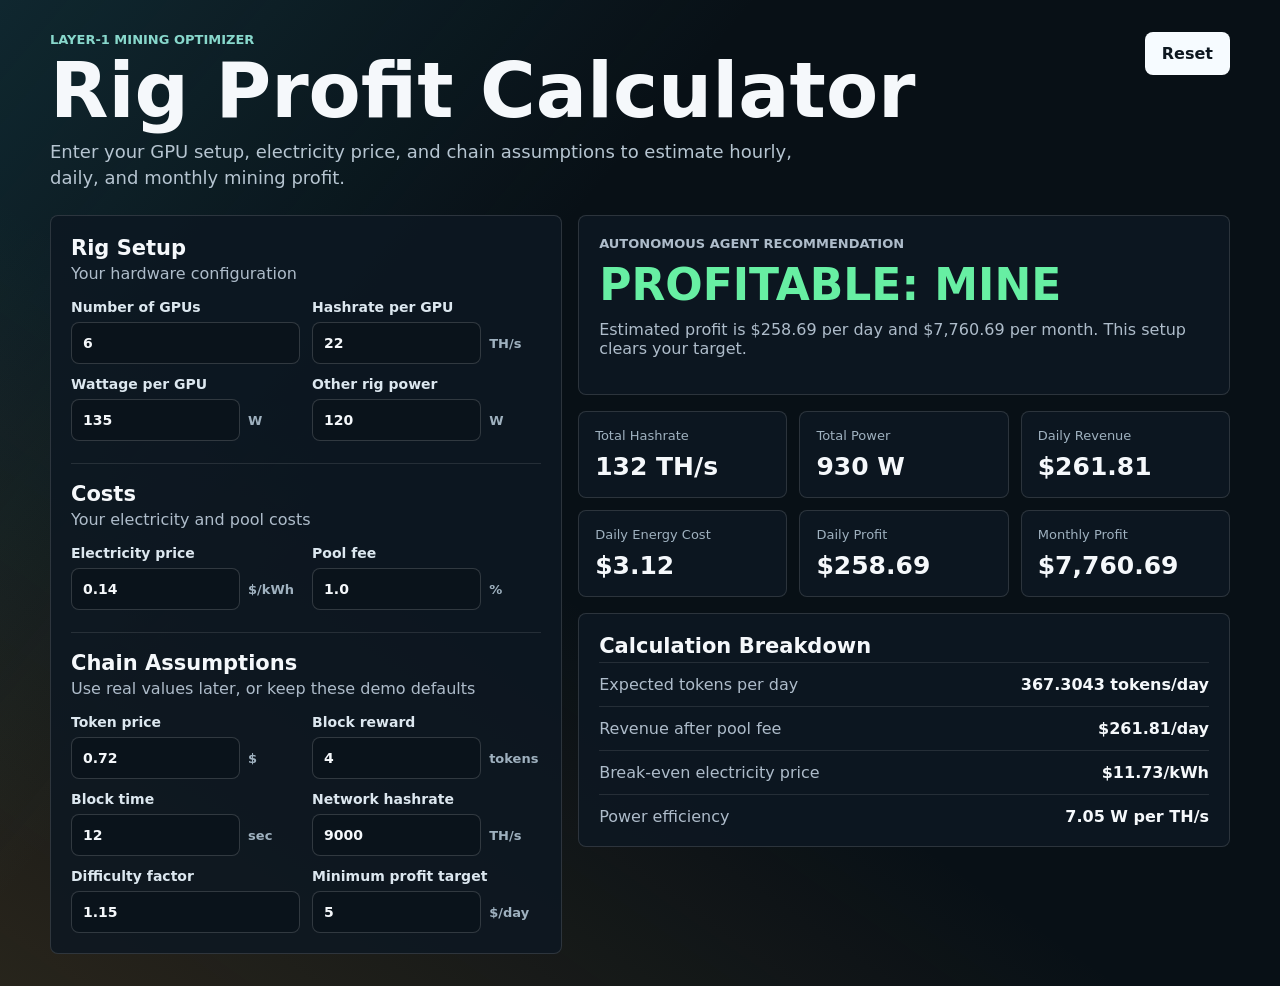
==== docs/index.html @ 76f6993f "Add custom mining rig calculator" ====
<!doctype html>
<html lang="en">
  <head>
    <meta charset="utf-8" />
    <meta name="viewport" content="width=device-width, initial-scale=1" />
    <title>L1 Mining Rig Profit Calculator</title>
    <link rel="stylesheet" href="styles.css" />
  </head>
  <body>
    <main class="shell">
      <header class="topbar">
        <div>
          <p class="eyebrow">Layer-1 Mining Optimizer</p>
          <h1>Rig Profit Calculator</h1>
          <p class="intro">Enter your GPU setup, electricity price, and chain assumptions to estimate hourly, daily, and monthly mining profit.</p>
        </div>
        <button id="resetButton" type="button">Reset</button>
      </header>

      <section class="workspace">
        <form class="panel form-panel" id="rigForm">
          <div class="section-title">
            <h2>Rig Setup</h2>
            <p>Your hardware configuration</p>
          </div>

          <div class="grid two">
            <label>
              Number of GPUs
              <input id="gpuCount" type="number" min="1" step="1" value="6" />
            </label>
            <label>
              Hashrate per GPU
              <div class="input-row">
                <input id="hashratePerGpu" type="number" min="0" step="0.1" value="22" />
                <span>TH/s</span>
              </div>
            </label>
            <label>
              Wattage per GPU
              <div class="input-row">
                <input id="wattsPerGpu" type="number" min="0" step="1" value="135" />
                <span>W</span>
              </div>
            </label>
            <label>
              Other rig power
              <div class="input-row">
                <input id="baseWatts" type="number" min="0" step="1" value="120" />
                <span>W</span>
              </div>
            </label>
          </div>

          <div class="section-title">
            <h2>Costs</h2>
            <p>Your electricity and pool costs</p>
          </div>

          <div class="grid two">
            <label>
              Electricity price
              <div class="input-row">
                <input id="electricityCost" type="number" min="0" step="0.001" value="0.14" />
                <span>$/kWh</span>
              </div>
            </label>
            <label>
              Pool fee
              <div class="input-row">
                <input id="poolFee" type="number" min="0" max="100" step="0.1" value="1.0" />
                <span>%</span>
              </div>
            </label>
          </div>

          <div class="section-title">
            <h2>Chain Assumptions</h2>
            <p>Use real values later, or keep these demo defaults</p>
          </div>

          <div class="grid two">
            <label>
              Token price
              <div class="input-row">
                <input id="tokenPrice" type="number" min="0" step="0.001" value="0.72" />
                <span>$</span>
              </div>
            </label>
            <label>
              Block reward
              <div class="input-row">
                <input id="blockReward" type="number" min="0" step="0.01" value="4" />
                <span>tokens</span>
              </div>
            </label>
            <label>
              Block time
              <div class="input-row">
                <input id="blockTime" type="number" min="1" step="1" value="12" />
                <span>sec</span>
              </div>
            </label>
            <label>
              Network hashrate
              <div class="input-row">
                <input id="networkHashrate" type="number" min="1" step="1" value="9000" />
                <span>TH/s</span>
              </div>
            </label>
            <label>
              Difficulty factor
              <input id="difficulty" type="number" min="0.1" step="0.01" value="1.15" />
            </label>
            <label>
              Minimum profit target
              <div class="input-row">
                <input id="minProfit" type="number" step="0.01" value="5" />
                <span>$/day</span>
              </div>
            </label>
          </div>
        </form>

        <section class="results">
          <div class="panel decision">
            <p class="label">Autonomous Agent Recommendation</p>
            <h2 id="agentAction">Calculating...</h2>
            <p id="agentReason">Waiting for your rig values.</p>
          </div>

          <div class="cards">
            <article>
              <span>Total Hashrate</span>
              <strong id="totalHashrate">0 TH/s</strong>
            </article>
            <article>
              <span>Total Power</span>
              <strong id="totalWatts">0 W</strong>
            </article>
            <article>
              <span>Daily Revenue</span>
              <strong id="dailyRevenue">$0.00</strong>
            </article>
            <article>
              <span>Daily Energy Cost</span>
              <strong id="dailyEnergy">$0.00</strong>
            </article>
            <article>
              <span>Daily Profit</span>
              <strong id="dailyProfit">$0.00</strong>
            </article>
            <article>
              <span>Monthly Profit</span>
              <strong id="monthlyProfit">$0.00</strong>
            </article>
          </div>

          <div class="panel breakdown">
            <h2>Calculation Breakdown</h2>
            <dl>
              <div>
                <dt>Expected tokens per day</dt>
                <dd id="tokensPerDay">0</dd>
              </div>
              <div>
                <dt>Revenue after pool fee</dt>
                <dd id="revenueAfterFee">$0.00/day</dd>
              </div>
              <div>
                <dt>Break-even electricity price</dt>
                <dd id="breakEvenPower">$0.00/kWh</dd>
              </div>
              <div>
                <dt>Power efficiency</dt>
                <dd id="efficiency">0 W per TH/s</dd>
              </div>
            </dl>
          </div>
        </section>
      </section>
    </main>

    <script src="app.js"></script>
  </body>
</html>
---- docs/styles.css ----
:root {
  color-scheme: dark;
  font-family: Inter, ui-sans-serif, system-ui, -apple-system, BlinkMacSystemFont, "Segoe UI", sans-serif;
  background: #081016;
  color: #f5f8fb;
}

* {
  box-sizing: border-box;
}

body {
  margin: 0;
  min-height: 100vh;
  background:
    linear-gradient(130deg, rgba(40, 113, 126, 0.24), transparent 36%),
    linear-gradient(35deg, rgba(167, 118, 48, 0.2), transparent 42%),
    #081016;
}

button,
input {
  font: inherit;
}

button {
  border: 1px solid rgba(255, 255, 255, 0.16);
  border-radius: 8px;
  background: #f6fbff;
  color: #0d1720;
  cursor: pointer;
  font-weight: 800;
  padding: 11px 16px;
}

.shell {
  width: min(1180px, calc(100% - 32px));
  margin: 0 auto;
  padding: 32px 0;
}

.topbar {
  align-items: flex-start;
  display: flex;
  justify-content: space-between;
  gap: 20px;
  margin-bottom: 24px;
}

.eyebrow,
.label {
  color: #88d8cc;
  font-size: 13px;
  font-weight: 900;
  letter-spacing: 0;
  margin: 0 0 8px;
  text-transform: uppercase;
}

h1,
h2,
h3,
p {
  margin-top: 0;
}

h1 {
  font-size: clamp(36px, 7vw, 76px);
  line-height: 0.95;
  margin-bottom: 12px;
}

.intro {
  color: #b6c5d1;
  font-size: 18px;
  line-height: 1.45;
  max-width: 760px;
  margin-bottom: 0;
}

.workspace {
  display: grid;
  grid-template-columns: minmax(320px, 0.88fr) minmax(360px, 1.12fr);
  gap: 16px;
  align-items: start;
}

.panel,
.cards article {
  background: rgba(13, 24, 34, 0.86);
  border: 1px solid rgba(255, 255, 255, 0.13);
  border-radius: 8px;
}

.form-panel,
.decision,
.breakdown {
  padding: 20px;
}

.section-title {
  border-top: 1px solid rgba(255, 255, 255, 0.1);
  margin-top: 22px;
  padding-top: 18px;
}

.section-title:first-child {
  border-top: 0;
  margin-top: 0;
  padding-top: 0;
}

.section-title h2,
.breakdown h2 {
  font-size: 21px;
  margin-bottom: 4px;
}

.section-title p,
.breakdown dt,
.decision p {
  color: #aebcca;
}

.grid {
  display: grid;
  gap: 12px;
}

.two {
  grid-template-columns: repeat(2, minmax(0, 1fr));
}

label {
  color: #dce7ef;
  display: grid;
  gap: 7px;
  font-size: 14px;
  font-weight: 800;
}

input {
  width: 100%;
  border: 1px solid rgba(255, 255, 255, 0.16);
  border-radius: 8px;
  background: #0a131b;
  color: #f5f8fb;
  min-height: 42px;
  padding: 10px 11px;
}

.input-row {
  align-items: center;
  display: grid;
  grid-template-columns: 1fr auto;
  gap: 8px;
}

.input-row span {
  color: #9fb1bf;
  font-size: 13px;
  min-width: 52px;
}

.results {
  display: grid;
  gap: 16px;
}

.decision h2 {
  font-size: clamp(28px, 4vw, 44px);
  margin-bottom: 10px;
}

.cards {
  display: grid;
  grid-template-columns: repeat(3, minmax(0, 1fr));
  gap: 12px;
}

.cards article {
  padding: 16px;
}

.cards span {
  color: #9fb1bf;
  display: block;
  font-size: 13px;
  margin-bottom: 9px;
}

.cards strong {
  display: block;
  font-size: 25px;
}

dl {
  display: grid;
  gap: 12px;
  margin: 0;
}

dl div {
  align-items: center;
  border-top: 1px solid rgba(255, 255, 255, 0.1);
  display: flex;
  justify-content: space-between;
  gap: 14px;
  padding-top: 12px;
}

dt,
dd {
  margin: 0;
}

dd {
  color: #f5f8fb;
  font-weight: 900;
  text-align: right;
}

.danger {
  color: #ff8d8d;
}

.warn {
  color: #ffd173;
}

.good {
  color: #67efa3;
}

@media (max-width: 940px) {
  .workspace,
  .cards,
  .two {
    grid-template-columns: 1fr;
  }

  .topbar {
    flex-direction: column;
  }
}
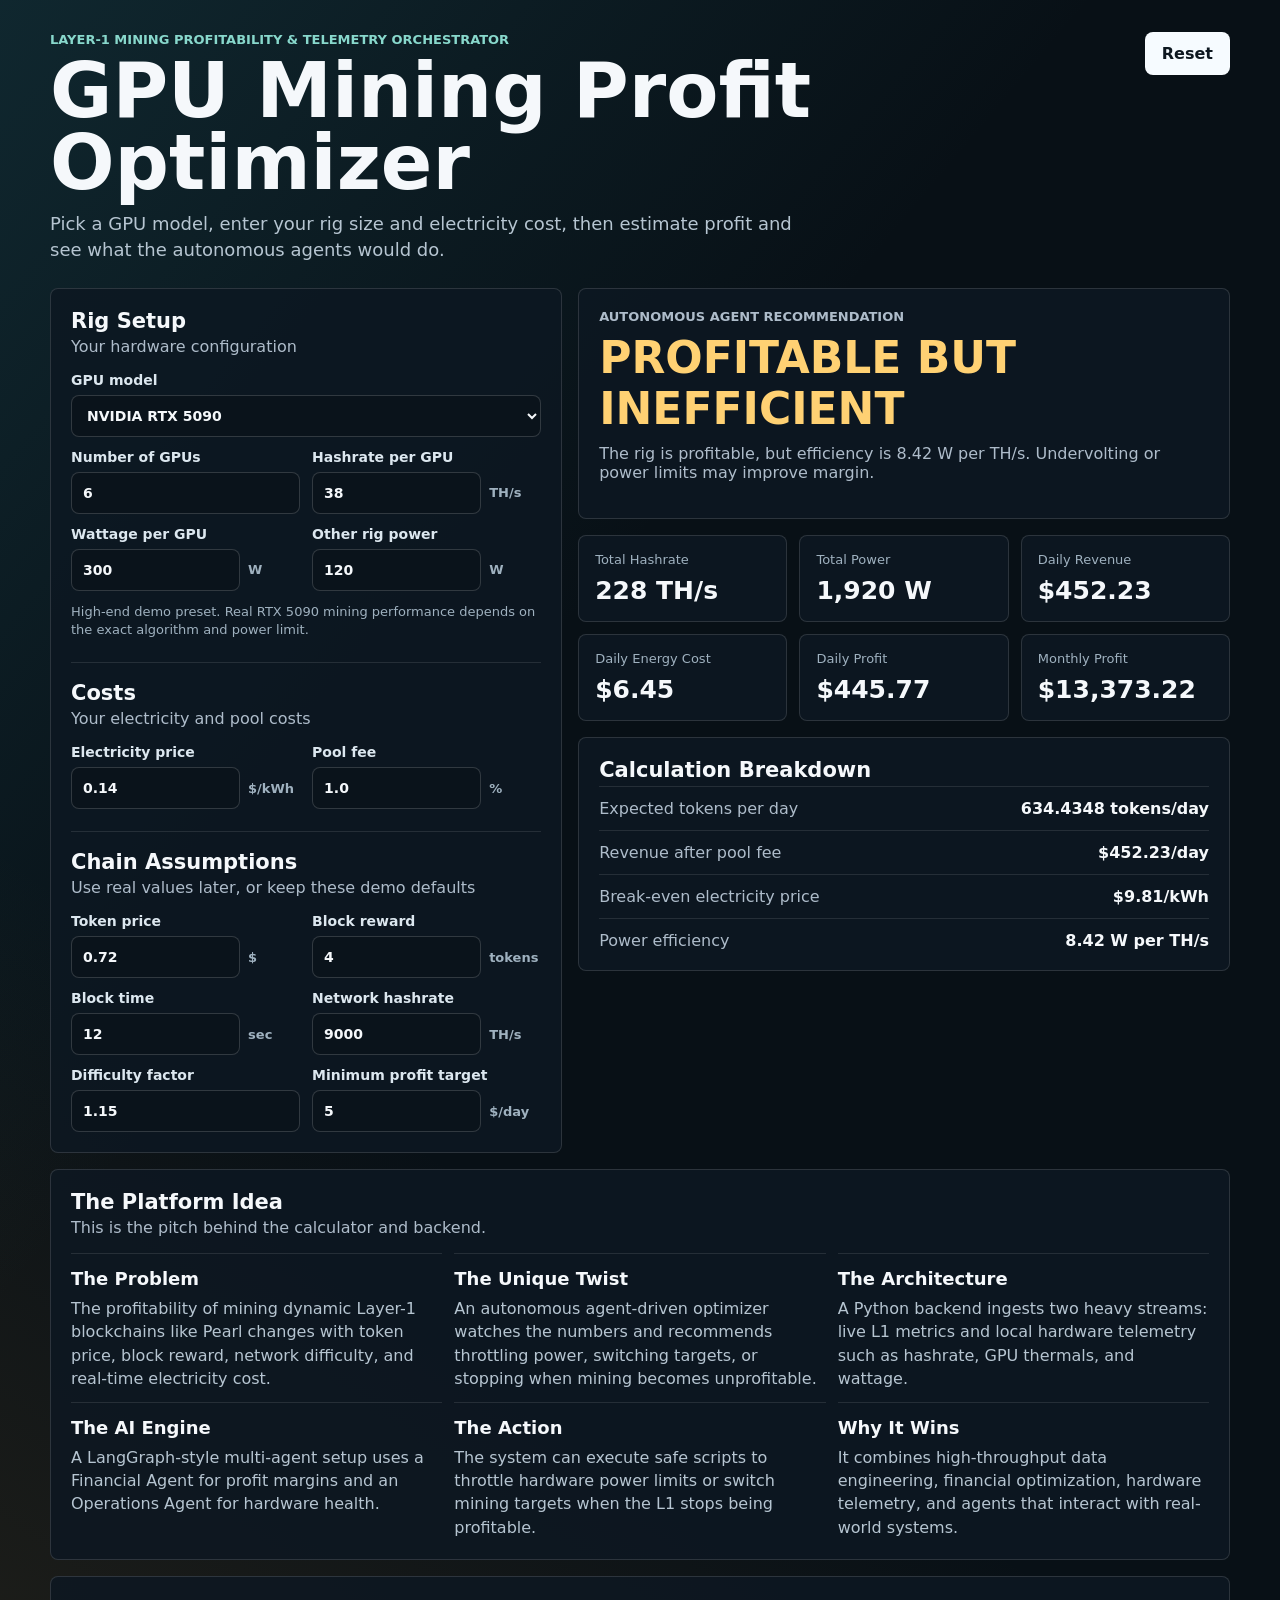
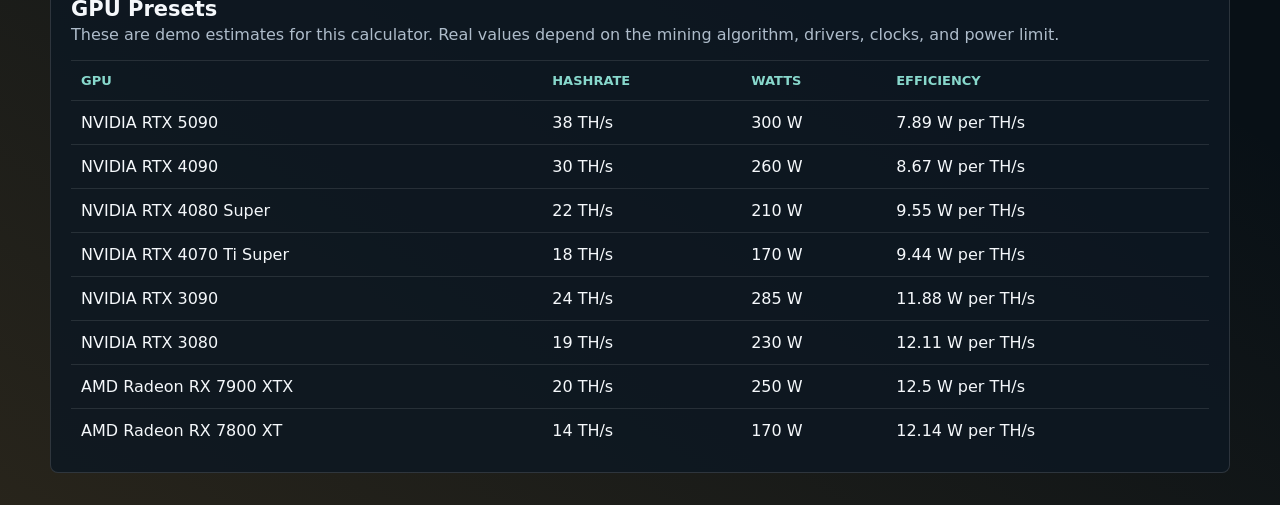
==== commit 85a3cd07: "Add GPU presets and orchestrator story" ====
--- a/docs/index.html
+++ b/docs/index.html
@@ -3,16 +3,16 @@
   <head>
     <meta charset="utf-8" />
     <meta name="viewport" content="width=device-width, initial-scale=1" />
-    <title>L1 Mining Rig Profit Calculator</title>
+    <title>L1 Mining Profitability Orchestrator</title>
     <link rel="stylesheet" href="styles.css" />
   </head>
   <body>
     <main class="shell">
       <header class="topbar">
         <div>
-          <p class="eyebrow">Layer-1 Mining Optimizer</p>
-          <h1>Rig Profit Calculator</h1>
-          <p class="intro">Enter your GPU setup, electricity price, and chain assumptions to estimate hourly, daily, and monthly mining profit.</p>
+          <p class="eyebrow">Layer-1 Mining Profitability & Telemetry Orchestrator</p>
+          <h1>GPU Mining Profit Optimizer</h1>
+          <p class="intro">Pick a GPU model, enter your rig size and electricity cost, then estimate profit and see what the autonomous agents would do.</p>
         </div>
         <button id="resetButton" type="button">Reset</button>
       </header>
@@ -25,6 +25,20 @@
           </div>
 
           <div class="grid two">
+            <label class="wide">
+              GPU model
+              <select id="gpuModel">
+                <option value="rtx5090">NVIDIA RTX 5090</option>
+                <option value="rtx4090">NVIDIA RTX 4090</option>
+                <option value="rtx4080super">NVIDIA RTX 4080 Super</option>
+                <option value="rtx4070tisuper">NVIDIA RTX 4070 Ti Super</option>
+                <option value="rtx3090">NVIDIA RTX 3090</option>
+                <option value="rtx3080">NVIDIA RTX 3080</option>
+                <option value="rx7900xtx">AMD Radeon RX 7900 XTX</option>
+                <option value="rx7800xt">AMD Radeon RX 7800 XT</option>
+                <option value="custom">Custom GPU</option>
+              </select>
+            </label>
             <label>
               Number of GPUs
               <input id="gpuCount" type="number" min="1" step="1" value="6" />
@@ -32,14 +46,14 @@
             <label>
               Hashrate per GPU
               <div class="input-row">
-                <input id="hashratePerGpu" type="number" min="0" step="0.1" value="22" />
+                <input id="hashratePerGpu" type="number" min="0" step="0.1" value="38" />
                 <span>TH/s</span>
               </div>
             </label>
             <label>
               Wattage per GPU
               <div class="input-row">
-                <input id="wattsPerGpu" type="number" min="0" step="1" value="135" />
+                <input id="wattsPerGpu" type="number" min="0" step="1" value="300" />
                 <span>W</span>
               </div>
             </label>
@@ -51,6 +65,7 @@
               </div>
             </label>
           </div>
+          <p class="note" id="gpuNote">Demo estimate for RTX 5090. Edit hashrate and wattage if your real rig is different.</p>
 
           <div class="section-title">
             <h2>Costs</h2>
@@ -179,6 +194,59 @@
           </div>
         </section>
       </section>
+
+      <section class="panel story">
+        <div class="section-title">
+          <h2>The Platform Idea</h2>
+          <p>This is the pitch behind the calculator and backend.</p>
+        </div>
+        <div class="story-grid">
+          <article>
+            <h3>The Problem</h3>
+            <p>The profitability of mining dynamic Layer-1 blockchains like Pearl changes with token price, block reward, network difficulty, and real-time electricity cost.</p>
+          </article>
+          <article>
+            <h3>The Unique Twist</h3>
+            <p>An autonomous agent-driven optimizer watches the numbers and recommends throttling power, switching targets, or stopping when mining becomes unprofitable.</p>
+          </article>
+          <article>
+            <h3>The Architecture</h3>
+            <p>A Python backend ingests two heavy streams: live L1 metrics and local hardware telemetry such as hashrate, GPU thermals, and wattage.</p>
+          </article>
+          <article>
+            <h3>The AI Engine</h3>
+            <p>A LangGraph-style multi-agent setup uses a Financial Agent for profit margins and an Operations Agent for hardware health.</p>
+          </article>
+          <article>
+            <h3>The Action</h3>
+            <p>The system can execute safe scripts to throttle hardware power limits or switch mining targets when the L1 stops being profitable.</p>
+          </article>
+          <article>
+            <h3>Why It Wins</h3>
+            <p>It combines high-throughput data engineering, financial optimization, hardware telemetry, and agents that interact with real-world systems.</p>
+          </article>
+        </div>
+      </section>
+
+      <section class="panel gpu-table-panel">
+        <div class="section-title">
+          <h2>GPU Presets</h2>
+          <p>These are demo estimates for this calculator. Real values depend on the mining algorithm, drivers, clocks, and power limit.</p>
+        </div>
+        <div class="table-wrap">
+          <table>
+            <thead>
+              <tr>
+                <th>GPU</th>
+                <th>Hashrate</th>
+                <th>Watts</th>
+                <th>Efficiency</th>
+              </tr>
+            </thead>
+            <tbody id="gpuTable"></tbody>
+          </table>
+        </div>
+      </section>
     </main>
 
     <script src="app.js"></script>
--- a/docs/styles.css
+++ b/docs/styles.css
@@ -19,7 +19,8 @@
 }
 
 button,
-input {
+input,
+select {
   font: inherit;
 }
 
@@ -149,6 +150,16 @@
   padding: 10px 11px;
 }
 
+select {
+  width: 100%;
+  border: 1px solid rgba(255, 255, 255, 0.16);
+  border-radius: 8px;
+  background: #0a131b;
+  color: #f5f8fb;
+  min-height: 42px;
+  padding: 10px 11px;
+}
+
 .input-row {
   align-items: center;
   display: grid;
@@ -160,6 +171,17 @@
   color: #9fb1bf;
   font-size: 13px;
   min-width: 52px;
+}
+
+.wide {
+  grid-column: 1 / -1;
+}
+
+.note {
+  color: #9fb1bf;
+  font-size: 13px;
+  line-height: 1.45;
+  margin: 12px 0 0;
 }
 
 .results {
@@ -232,10 +254,70 @@
   color: #67efa3;
 }
 
+.story,
+.gpu-table-panel {
+  margin-top: 16px;
+  padding: 20px;
+}
+
+.story-grid {
+  display: grid;
+  grid-template-columns: repeat(3, minmax(0, 1fr));
+  gap: 12px;
+}
+
+.story-grid article {
+  border-top: 1px solid rgba(255, 255, 255, 0.1);
+  padding-top: 14px;
+}
+
+.story-grid h3 {
+  font-size: 18px;
+  margin-bottom: 8px;
+}
+
+.story-grid p {
+  color: #b6c5d1;
+  line-height: 1.45;
+  margin-bottom: 0;
+}
+
+.table-wrap {
+  overflow-x: auto;
+}
+
+table {
+  border-collapse: collapse;
+  width: 100%;
+}
+
+th,
+td {
+  border-top: 1px solid rgba(255, 255, 255, 0.1);
+  padding: 12px 10px;
+  text-align: left;
+  white-space: nowrap;
+}
+
+th {
+  color: #88d8cc;
+  font-size: 13px;
+  text-transform: uppercase;
+}
+
+tbody tr {
+  cursor: pointer;
+}
+
+tbody tr:hover {
+  background: rgba(255, 255, 255, 0.06);
+}
+
 @media (max-width: 940px) {
   .workspace,
   .cards,
-  .two {
+  .two,
+  .story-grid {
     grid-template-columns: 1fr;
   }
 
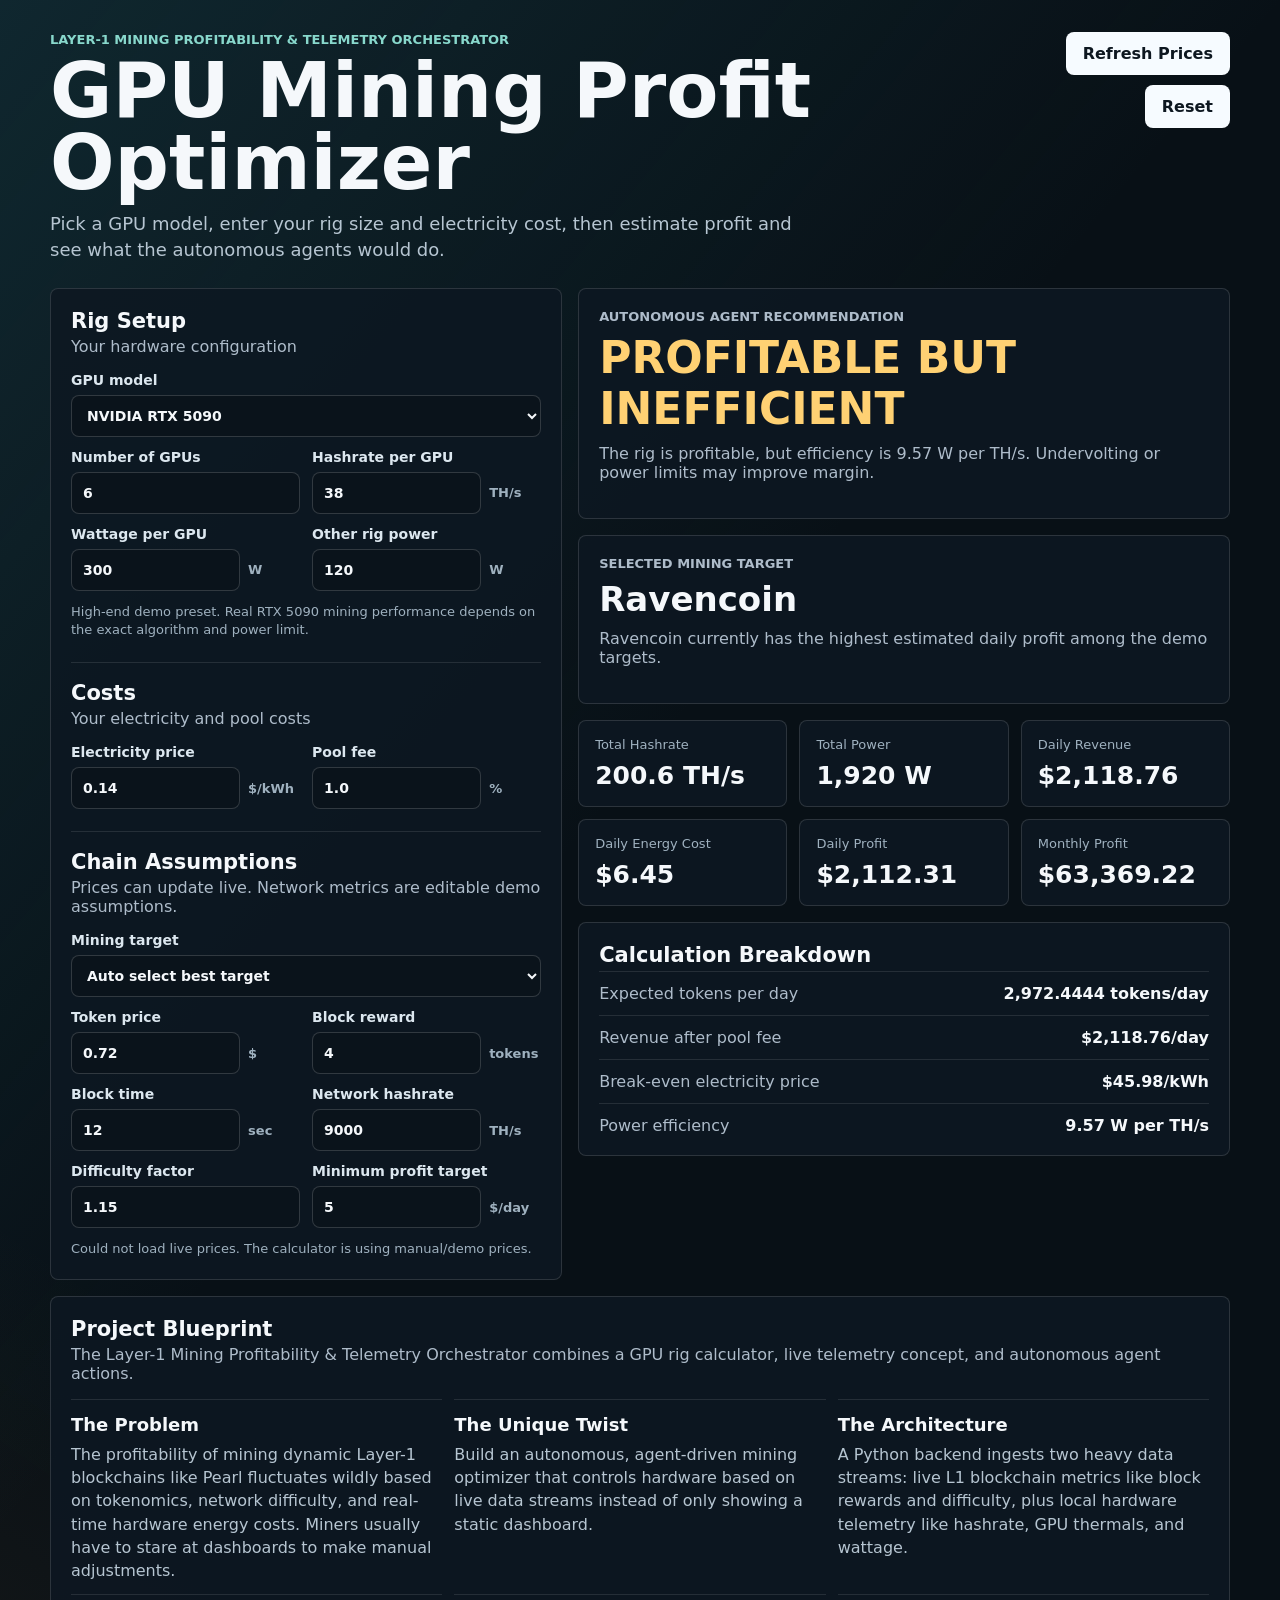
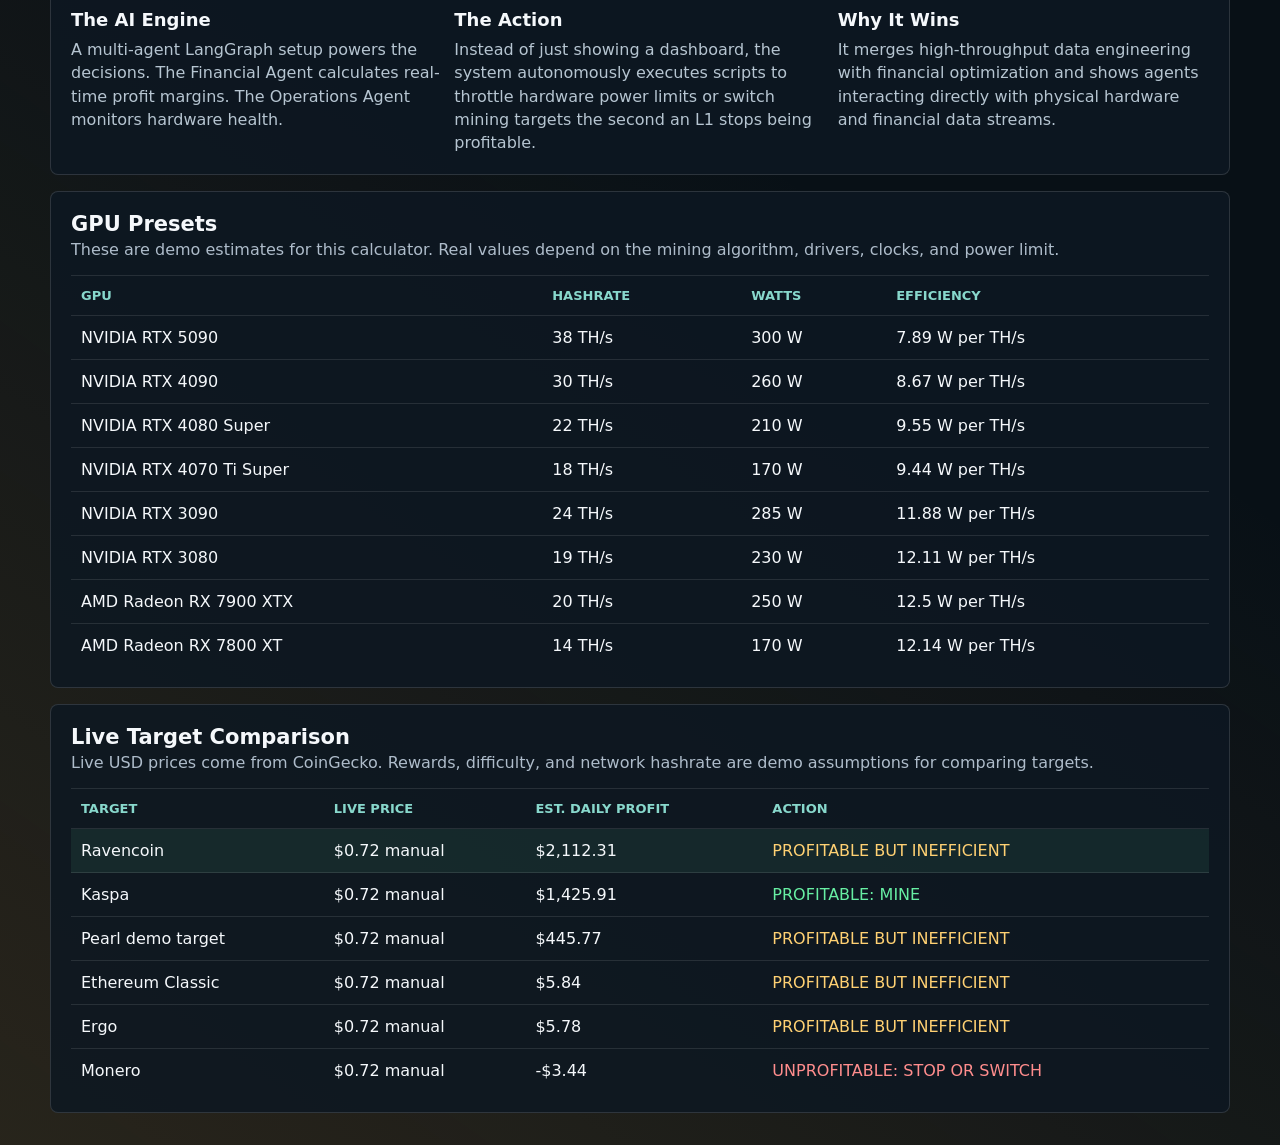
==== commit be4ffba0: "Add live crypto prices and auto mining target selection" ====
--- a/docs/index.html
+++ b/docs/index.html
@@ -14,7 +14,10 @@
           <h1>GPU Mining Profit Optimizer</h1>
           <p class="intro">Pick a GPU model, enter your rig size and electricity cost, then estimate profit and see what the autonomous agents would do.</p>
         </div>
-        <button id="resetButton" type="button">Reset</button>
+        <div class="header-actions">
+          <button id="refreshPricesButton" type="button">Refresh Prices</button>
+          <button id="resetButton" type="button">Reset</button>
+        </div>
       </header>
 
       <section class="workspace">
@@ -91,10 +94,23 @@
 
           <div class="section-title">
             <h2>Chain Assumptions</h2>
-            <p>Use real values later, or keep these demo defaults</p>
+            <p>Prices can update live. Network metrics are editable demo assumptions.</p>
           </div>
 
           <div class="grid two">
+            <label class="wide">
+              Mining target
+              <select id="miningTarget">
+                <option value="auto">Auto select best target</option>
+                <option value="kaspa">Kaspa</option>
+                <option value="ravencoin">Ravencoin</option>
+                <option value="ergo">Ergo</option>
+                <option value="monero">Monero</option>
+                <option value="ethereumClassic">Ethereum Classic</option>
+                <option value="pearl">Pearl demo target</option>
+                <option value="custom">Custom target</option>
+              </select>
+            </label>
             <label>
               Token price
               <div class="input-row">
@@ -135,6 +151,7 @@
               </div>
             </label>
           </div>
+          <p class="note" id="priceStatus">Live prices load from CoinGecko when available. Custom/Pearl can use manual price.</p>
         </form>
 
         <section class="results">
@@ -143,6 +160,11 @@
             <h2 id="agentAction">Calculating...</h2>
             <p id="agentReason">Waiting for your rig values.</p>
           </div>
+          <div class="panel decision target-panel">
+            <p class="label">Selected Mining Target</p>
+            <h2 id="selectedTarget">Auto</h2>
+            <p id="targetReason">Comparing live prices and estimated profitability.</p>
+          </div>
 
           <div class="cards">
             <article>
@@ -197,33 +219,33 @@
 
       <section class="panel story">
         <div class="section-title">
-          <h2>The Platform Idea</h2>
-          <p>This is the pitch behind the calculator and backend.</p>
+          <h2>Project Blueprint</h2>
+          <p>The Layer-1 Mining Profitability & Telemetry Orchestrator combines a GPU rig calculator, live telemetry concept, and autonomous agent actions.</p>
         </div>
         <div class="story-grid">
           <article>
             <h3>The Problem</h3>
-            <p>The profitability of mining dynamic Layer-1 blockchains like Pearl changes with token price, block reward, network difficulty, and real-time electricity cost.</p>
+            <p>The profitability of mining dynamic Layer-1 blockchains like Pearl fluctuates wildly based on tokenomics, network difficulty, and real-time hardware energy costs. Miners usually have to stare at dashboards to make manual adjustments.</p>
           </article>
           <article>
             <h3>The Unique Twist</h3>
-            <p>An autonomous agent-driven optimizer watches the numbers and recommends throttling power, switching targets, or stopping when mining becomes unprofitable.</p>
+            <p>Build an autonomous, agent-driven mining optimizer that controls hardware based on live data streams instead of only showing a static dashboard.</p>
           </article>
           <article>
             <h3>The Architecture</h3>
-            <p>A Python backend ingests two heavy streams: live L1 metrics and local hardware telemetry such as hashrate, GPU thermals, and wattage.</p>
+            <p>A Python backend ingests two heavy data streams: live L1 blockchain metrics like block rewards and difficulty, plus local hardware telemetry like hashrate, GPU thermals, and wattage.</p>
           </article>
           <article>
             <h3>The AI Engine</h3>
-            <p>A LangGraph-style multi-agent setup uses a Financial Agent for profit margins and an Operations Agent for hardware health.</p>
+            <p>A multi-agent LangGraph setup powers the decisions. The Financial Agent calculates real-time profit margins. The Operations Agent monitors hardware health.</p>
           </article>
           <article>
             <h3>The Action</h3>
-            <p>The system can execute safe scripts to throttle hardware power limits or switch mining targets when the L1 stops being profitable.</p>
+            <p>Instead of just showing a dashboard, the system autonomously executes scripts to throttle hardware power limits or switch mining targets the second an L1 stops being profitable.</p>
           </article>
           <article>
             <h3>Why It Wins</h3>
-            <p>It combines high-throughput data engineering, financial optimization, hardware telemetry, and agents that interact with real-world systems.</p>
+            <p>It merges high-throughput data engineering with financial optimization and shows agents interacting directly with physical hardware and financial data streams.</p>
           </article>
         </div>
       </section>
@@ -247,6 +269,26 @@
           </table>
         </div>
       </section>
+
+      <section class="panel target-table-panel">
+        <div class="section-title">
+          <h2>Live Target Comparison</h2>
+          <p>Live USD prices come from CoinGecko. Rewards, difficulty, and network hashrate are demo assumptions for comparing targets.</p>
+        </div>
+        <div class="table-wrap">
+          <table>
+            <thead>
+              <tr>
+                <th>Target</th>
+                <th>Live Price</th>
+                <th>Est. Daily Profit</th>
+                <th>Action</th>
+              </tr>
+            </thead>
+            <tbody id="targetTable"></tbody>
+          </table>
+        </div>
+      </section>
     </main>
 
     <script src="app.js"></script>
--- a/docs/styles.css
+++ b/docs/styles.css
@@ -48,6 +48,13 @@
   margin-bottom: 24px;
 }
 
+.header-actions {
+  display: flex;
+  gap: 10px;
+  flex-wrap: wrap;
+  justify-content: flex-end;
+}
+
 .eyebrow,
 .label {
   color: #88d8cc;
@@ -194,6 +201,10 @@
   margin-bottom: 10px;
 }
 
+.target-panel h2 {
+  font-size: clamp(24px, 3vw, 34px);
+}
+
 .cards {
   display: grid;
   grid-template-columns: repeat(3, minmax(0, 1fr));
@@ -255,7 +266,8 @@
 }
 
 .story,
-.gpu-table-panel {
+.gpu-table-panel,
+.target-table-panel {
   margin-top: 16px;
   padding: 20px;
 }
@@ -311,6 +323,10 @@
 
 tbody tr:hover {
   background: rgba(255, 255, 255, 0.06);
+}
+
+.selected-row {
+  background: rgba(103, 239, 163, 0.08);
 }
 
 @media (max-width: 940px) {
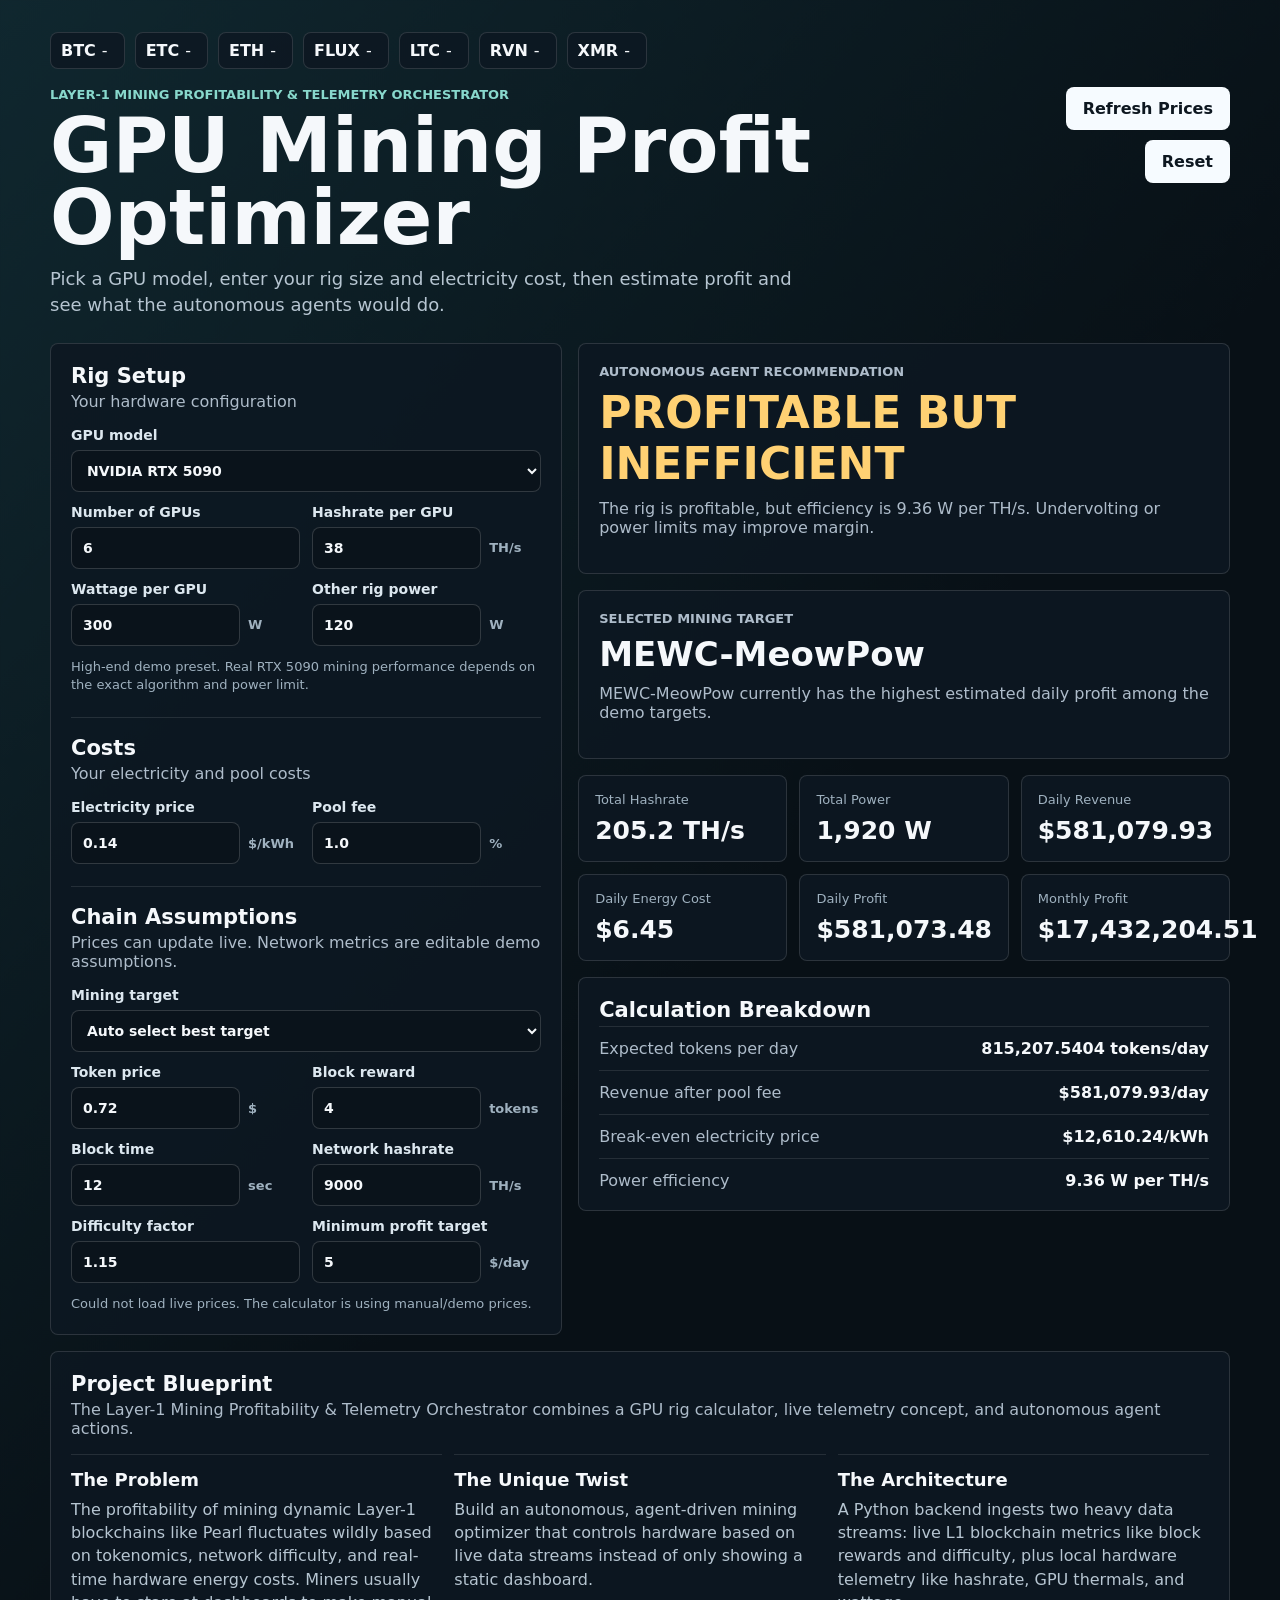
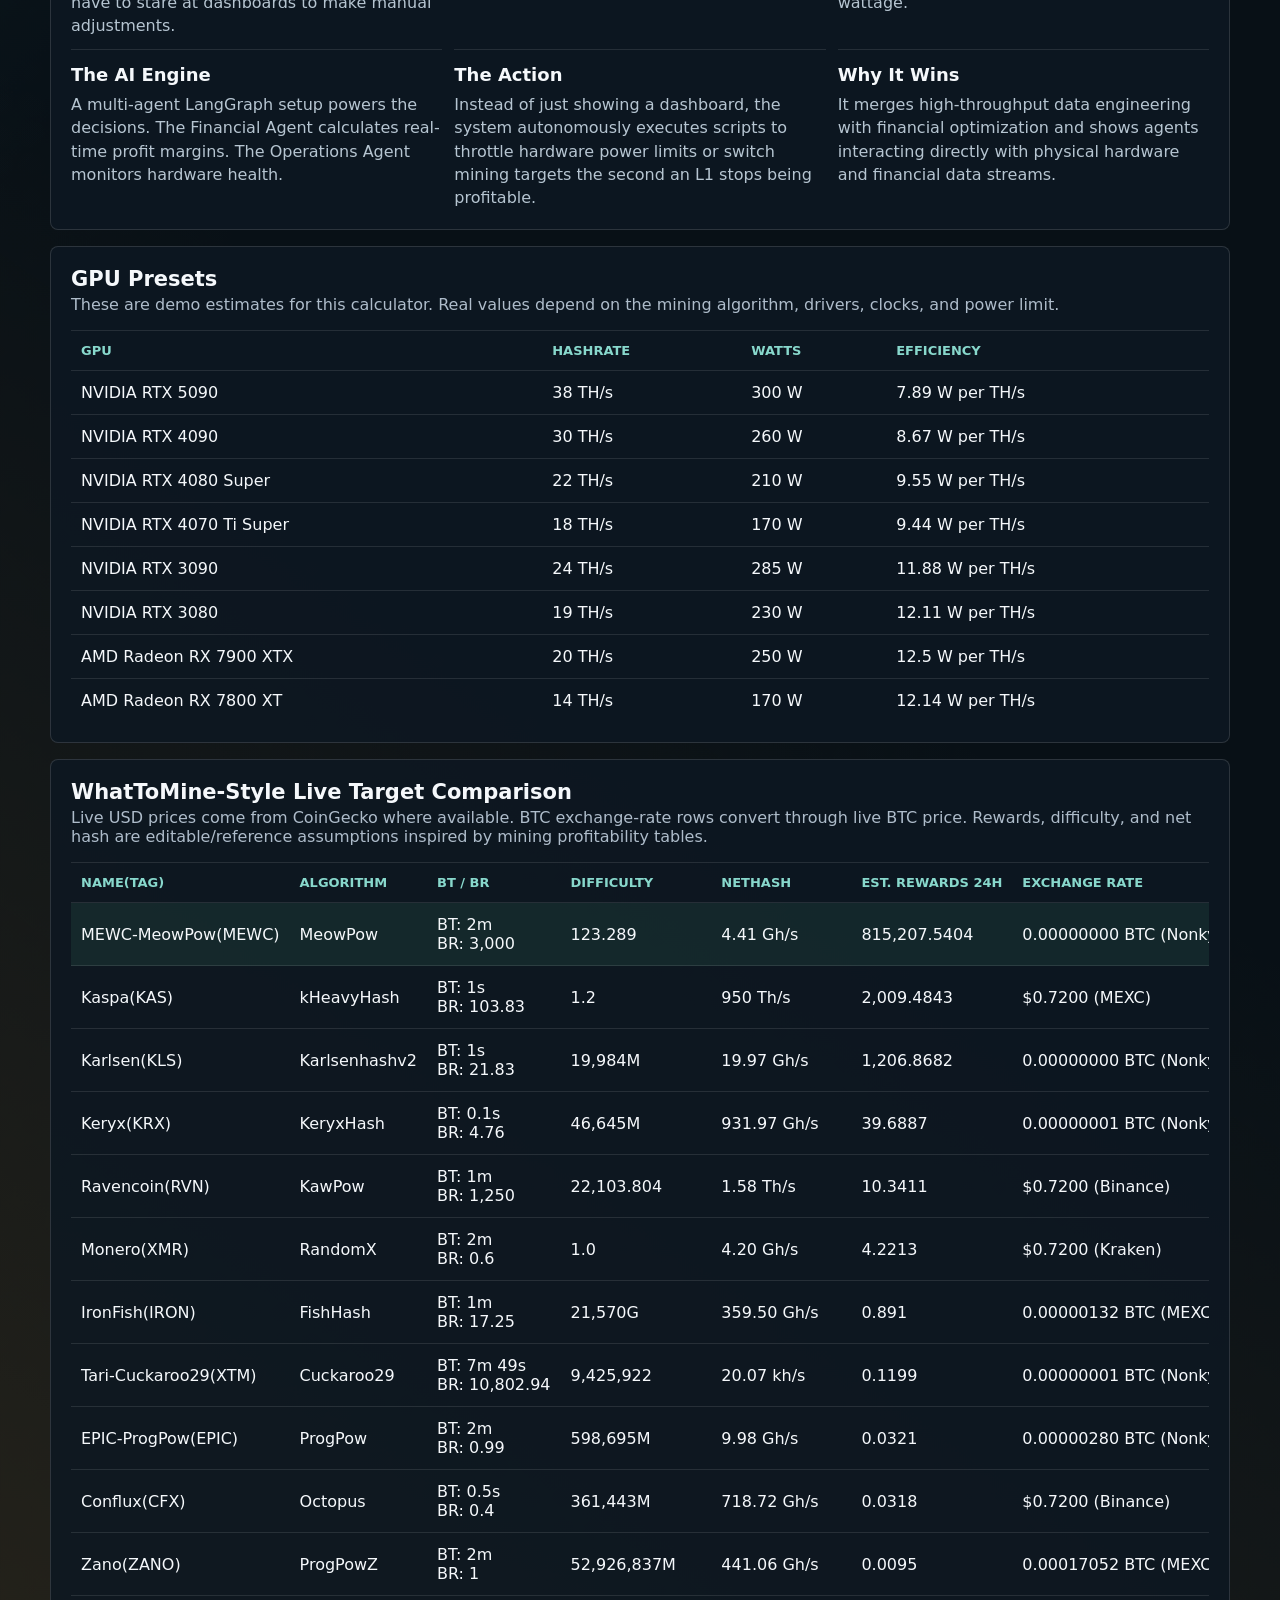
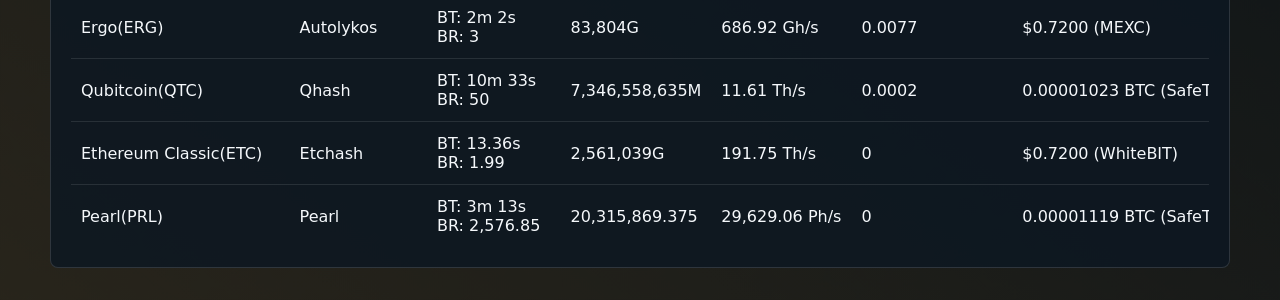
==== commit d5c2c841: "Add WhatToMine-style live profitability table" ====
--- a/docs/index.html
+++ b/docs/index.html
@@ -8,6 +8,10 @@
   </head>
   <body>
     <main class="shell">
+      <section class="ticker" id="tickerBar" aria-label="Live crypto prices">
+        <span>Loading live prices...</span>
+      </section>
+
       <header class="topbar">
         <div>
           <p class="eyebrow">Layer-1 Mining Profitability & Telemetry Orchestrator</p>
@@ -102,12 +106,21 @@
               Mining target
               <select id="miningTarget">
                 <option value="auto">Auto select best target</option>
+                <option value="keryx">Keryx</option>
+                <option value="pearl">Pearl</option>
+                <option value="qubitcoin">Qubitcoin</option>
+                <option value="zano">Zano</option>
+                <option value="tariCuckaroo">Tari-Cuckaroo29</option>
+                <option value="epicProgpow">EPIC-ProgPow</option>
+                <option value="mewc">MEWC-MeowPow</option>
+                <option value="karlsen">Karlsen</option>
                 <option value="kaspa">Kaspa</option>
                 <option value="ravencoin">Ravencoin</option>
                 <option value="ergo">Ergo</option>
+                <option value="conflux">Conflux</option>
+                <option value="ironfish">IronFish</option>
                 <option value="monero">Monero</option>
                 <option value="ethereumClassic">Ethereum Classic</option>
-                <option value="pearl">Pearl demo target</option>
                 <option value="custom">Custom target</option>
               </select>
             </label>
@@ -272,17 +285,24 @@
 
       <section class="panel target-table-panel">
         <div class="section-title">
-          <h2>Live Target Comparison</h2>
-          <p>Live USD prices come from CoinGecko. Rewards, difficulty, and network hashrate are demo assumptions for comparing targets.</p>
+          <h2>WhatToMine-Style Live Target Comparison</h2>
+          <p>Live USD prices come from CoinGecko where available. BTC exchange-rate rows convert through live BTC price. Rewards, difficulty, and net hash are editable/reference assumptions inspired by mining profitability tables.</p>
         </div>
         <div class="table-wrap">
           <table>
             <thead>
               <tr>
-                <th>Target</th>
-                <th>Live Price</th>
-                <th>Est. Daily Profit</th>
-                <th>Action</th>
+                <th>Name(Tag)</th>
+                <th>Algorithm</th>
+                <th>BT / BR</th>
+                <th>Difficulty</th>
+                <th>NetHash</th>
+                <th>Est. Rewards 24h</th>
+                <th>Exchange Rate</th>
+                <th>Rev. $</th>
+                <th>Profit</th>
+                <th>Profitability</th>
+                <th>Agent</th>
               </tr>
             </thead>
             <tbody id="targetTable"></tbody>
--- a/docs/styles.css
+++ b/docs/styles.css
@@ -40,6 +40,32 @@
   padding: 32px 0;
 }
 
+.ticker {
+  display: flex;
+  flex-wrap: wrap;
+  gap: 10px;
+  margin-bottom: 18px;
+}
+
+.ticker span {
+  align-items: baseline;
+  background: rgba(13, 24, 34, 0.86);
+  border: 1px solid rgba(255, 255, 255, 0.13);
+  border-radius: 8px;
+  display: inline-flex;
+  gap: 6px;
+  padding: 8px 10px;
+}
+
+.ticker strong {
+  color: #f5f8fb;
+}
+
+.ticker em {
+  font-style: normal;
+  font-weight: 800;
+}
+
 .topbar {
   align-items: flex-start;
   display: flex;
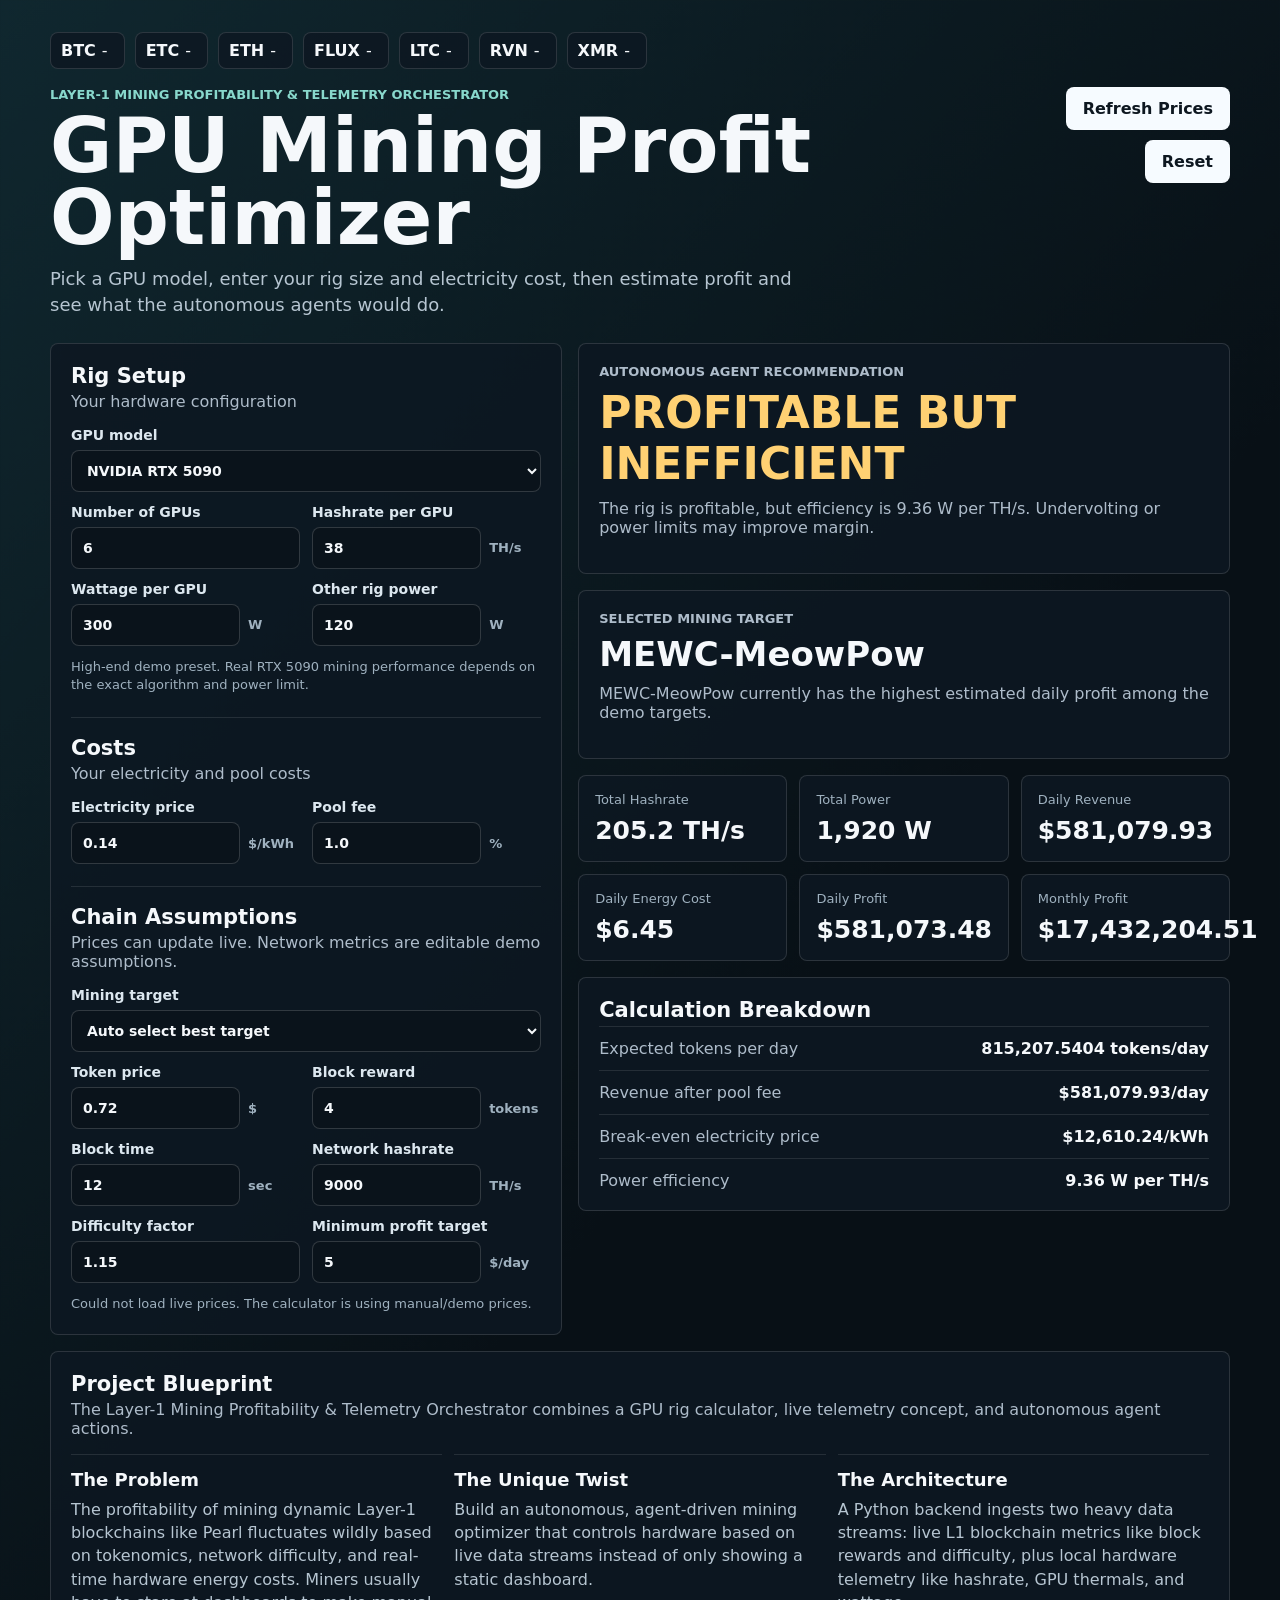
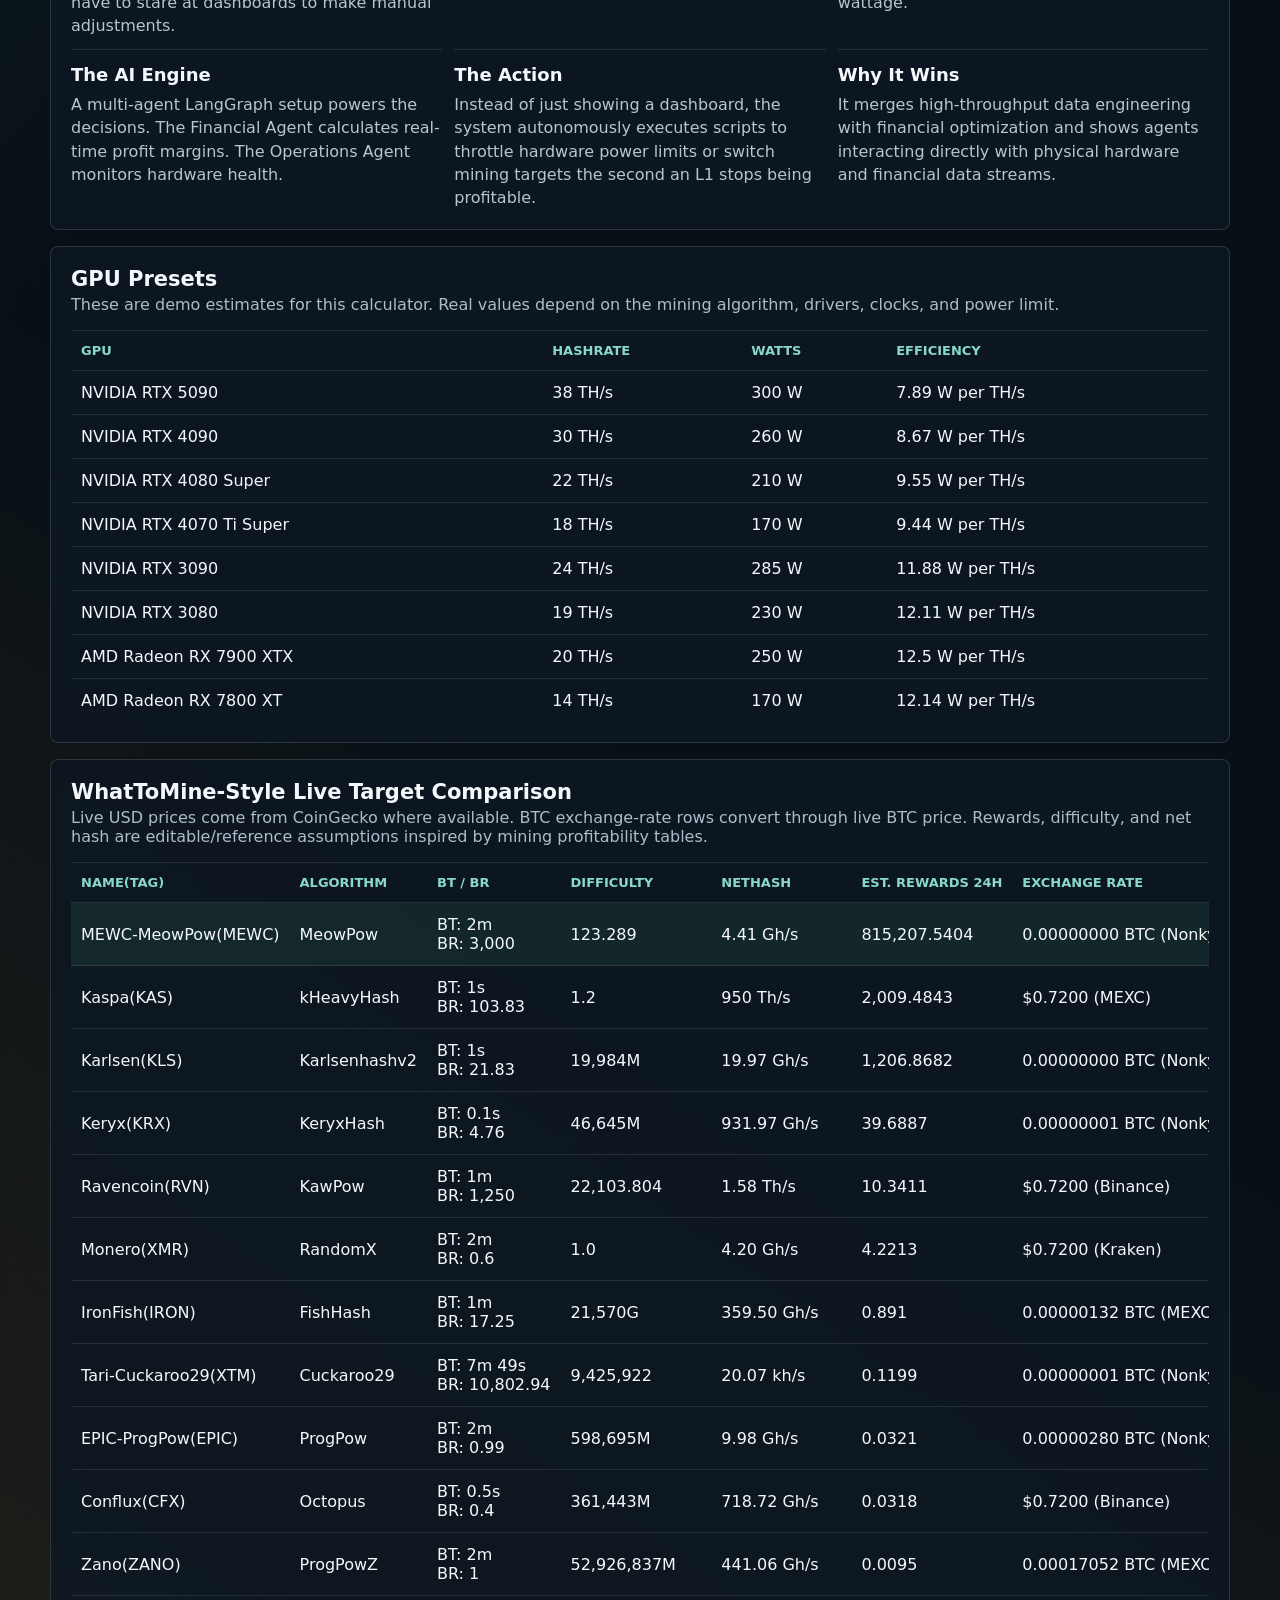
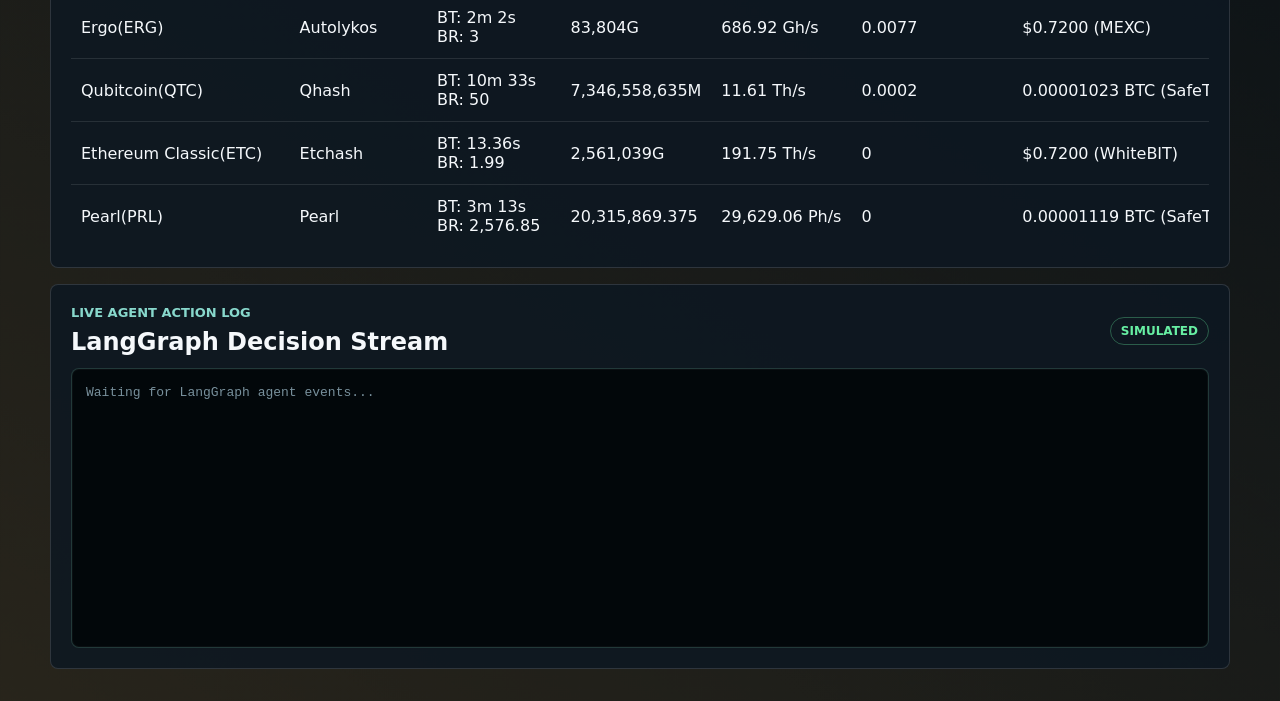
==== commit f2429006: "Add live ticker agent log and FastAPI LangGraph backend" ====
--- a/docs/index.html
+++ b/docs/index.html
@@ -309,6 +309,19 @@
           </table>
         </div>
       </section>
+
+      <section class="panel agent-console-panel">
+        <div class="console-header">
+          <div>
+            <p class="label">Live Agent Action Log</p>
+            <h2>LangGraph Decision Stream</h2>
+          </div>
+          <span class="console-status">SIMULATED</span>
+        </div>
+        <div class="agent-console" id="agentConsole" role="log" aria-live="polite">
+          <p class="console-line muted">Waiting for LangGraph agent events...</p>
+        </div>
+      </section>
     </main>
 
     <script src="app.js"></script>
--- a/docs/styles.css
+++ b/docs/styles.css
@@ -293,9 +293,82 @@
 
 .story,
 .gpu-table-panel,
-.target-table-panel {
+.target-table-panel,
+.agent-console-panel {
   margin-top: 16px;
   padding: 20px;
+}
+
+.console-header {
+  align-items: center;
+  display: flex;
+  justify-content: space-between;
+  gap: 16px;
+  margin-bottom: 12px;
+}
+
+.console-header h2 {
+  margin-bottom: 0;
+}
+
+.console-status {
+  border: 1px solid rgba(103, 239, 163, 0.32);
+  border-radius: 999px;
+  color: #67efa3;
+  font-size: 12px;
+  font-weight: 900;
+  padding: 6px 10px;
+}
+
+.agent-console {
+  background: #02070a;
+  border: 1px solid rgba(136, 216, 204, 0.24);
+  border-radius: 8px;
+  box-shadow: inset 0 0 0 1px rgba(255, 255, 255, 0.03);
+  color: #d8f8ef;
+  font-family: "Cascadia Code", "SFMono-Regular", Consolas, monospace;
+  font-size: 13px;
+  height: 280px;
+  line-height: 1.55;
+  overflow-y: auto;
+  padding: 14px;
+}
+
+.console-line {
+  margin: 0 0 7px;
+  white-space: normal;
+}
+
+.console-line.muted {
+  color: #78909c;
+}
+
+.console-time {
+  color: #78909c;
+}
+
+.agent-tag {
+  border-radius: 6px;
+  display: inline-block;
+  font-weight: 900;
+  margin: 0 6px;
+  padding: 1px 7px;
+}
+
+.agent-financial {
+  background: rgba(255, 209, 115, 0.14);
+  color: #ffd173;
+}
+
+.agent-operations {
+  background: rgba(136, 216, 204, 0.14);
+  color: #88d8cc;
+}
+
+.severity-critical {
+  color: #ff8d8d;
+  font-weight: 900;
+  text-shadow: 0 0 14px rgba(255, 141, 141, 0.25);
 }
 
 .story-grid {
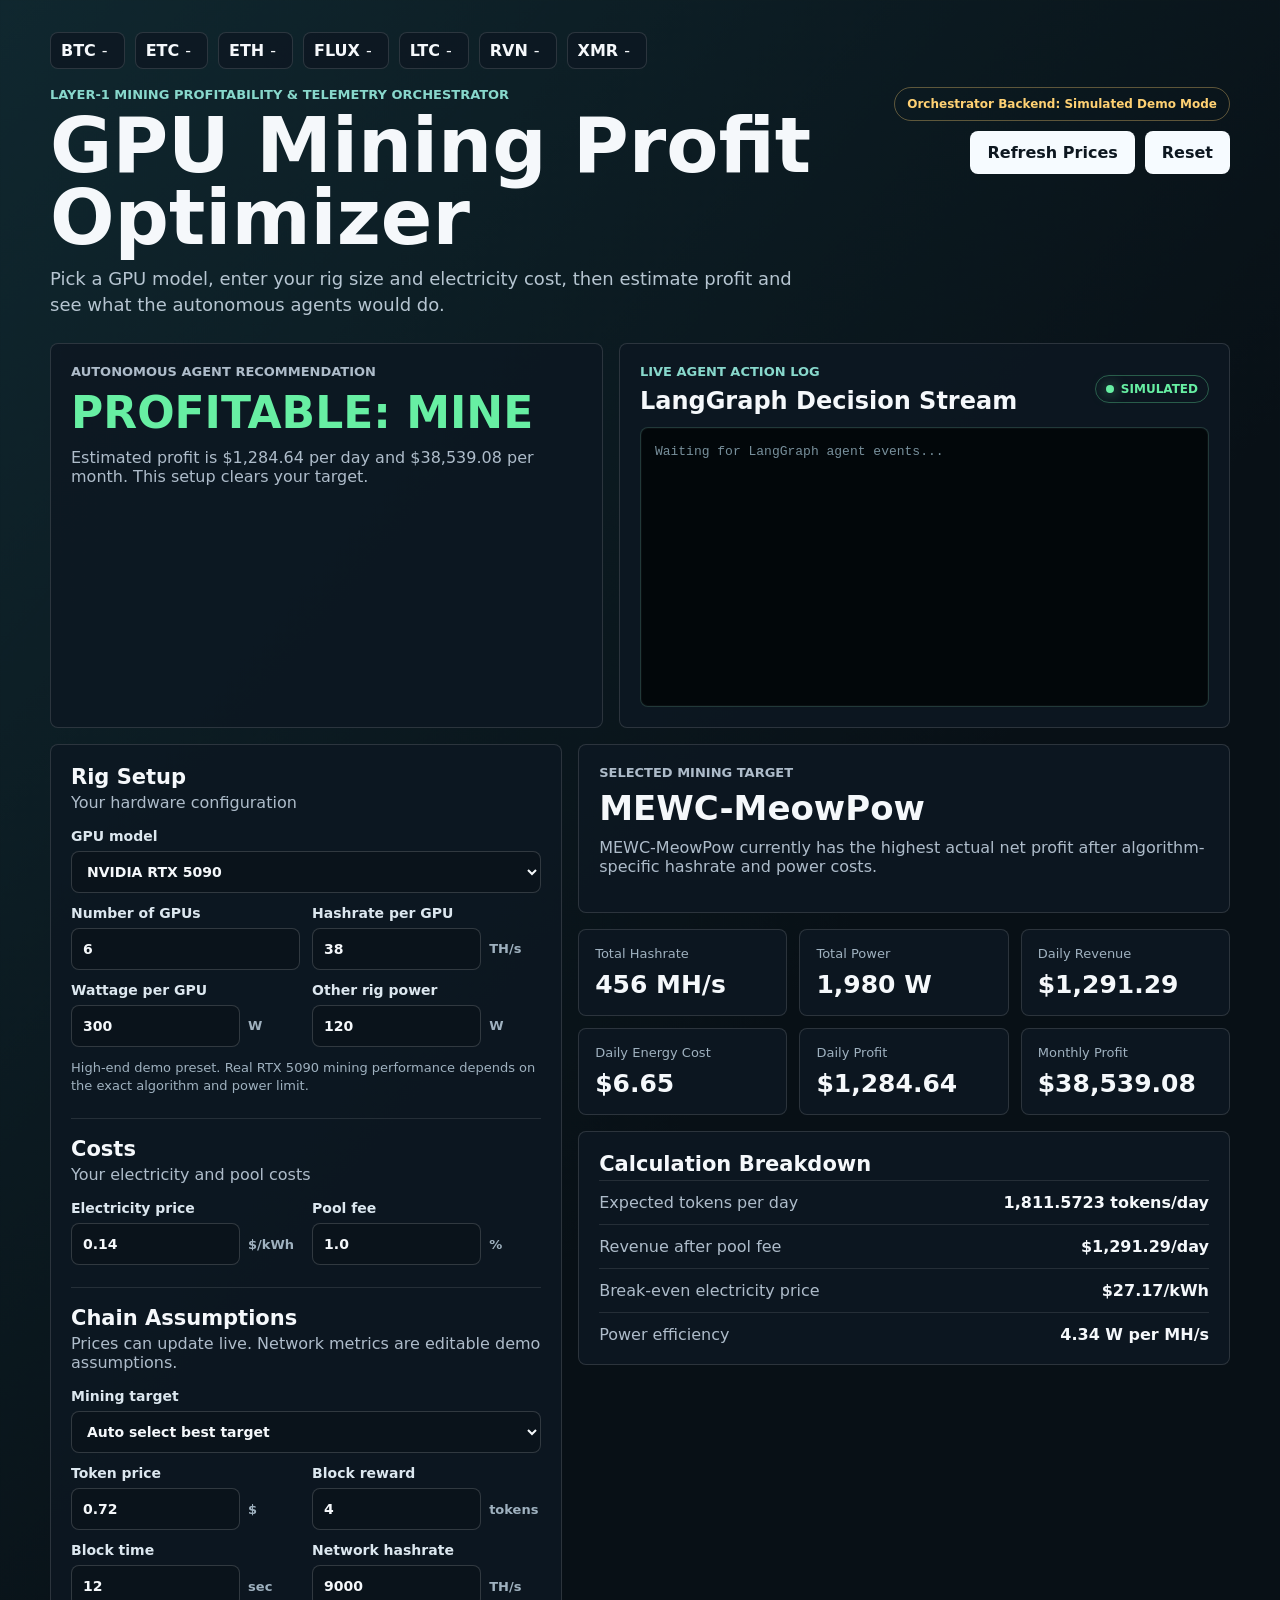
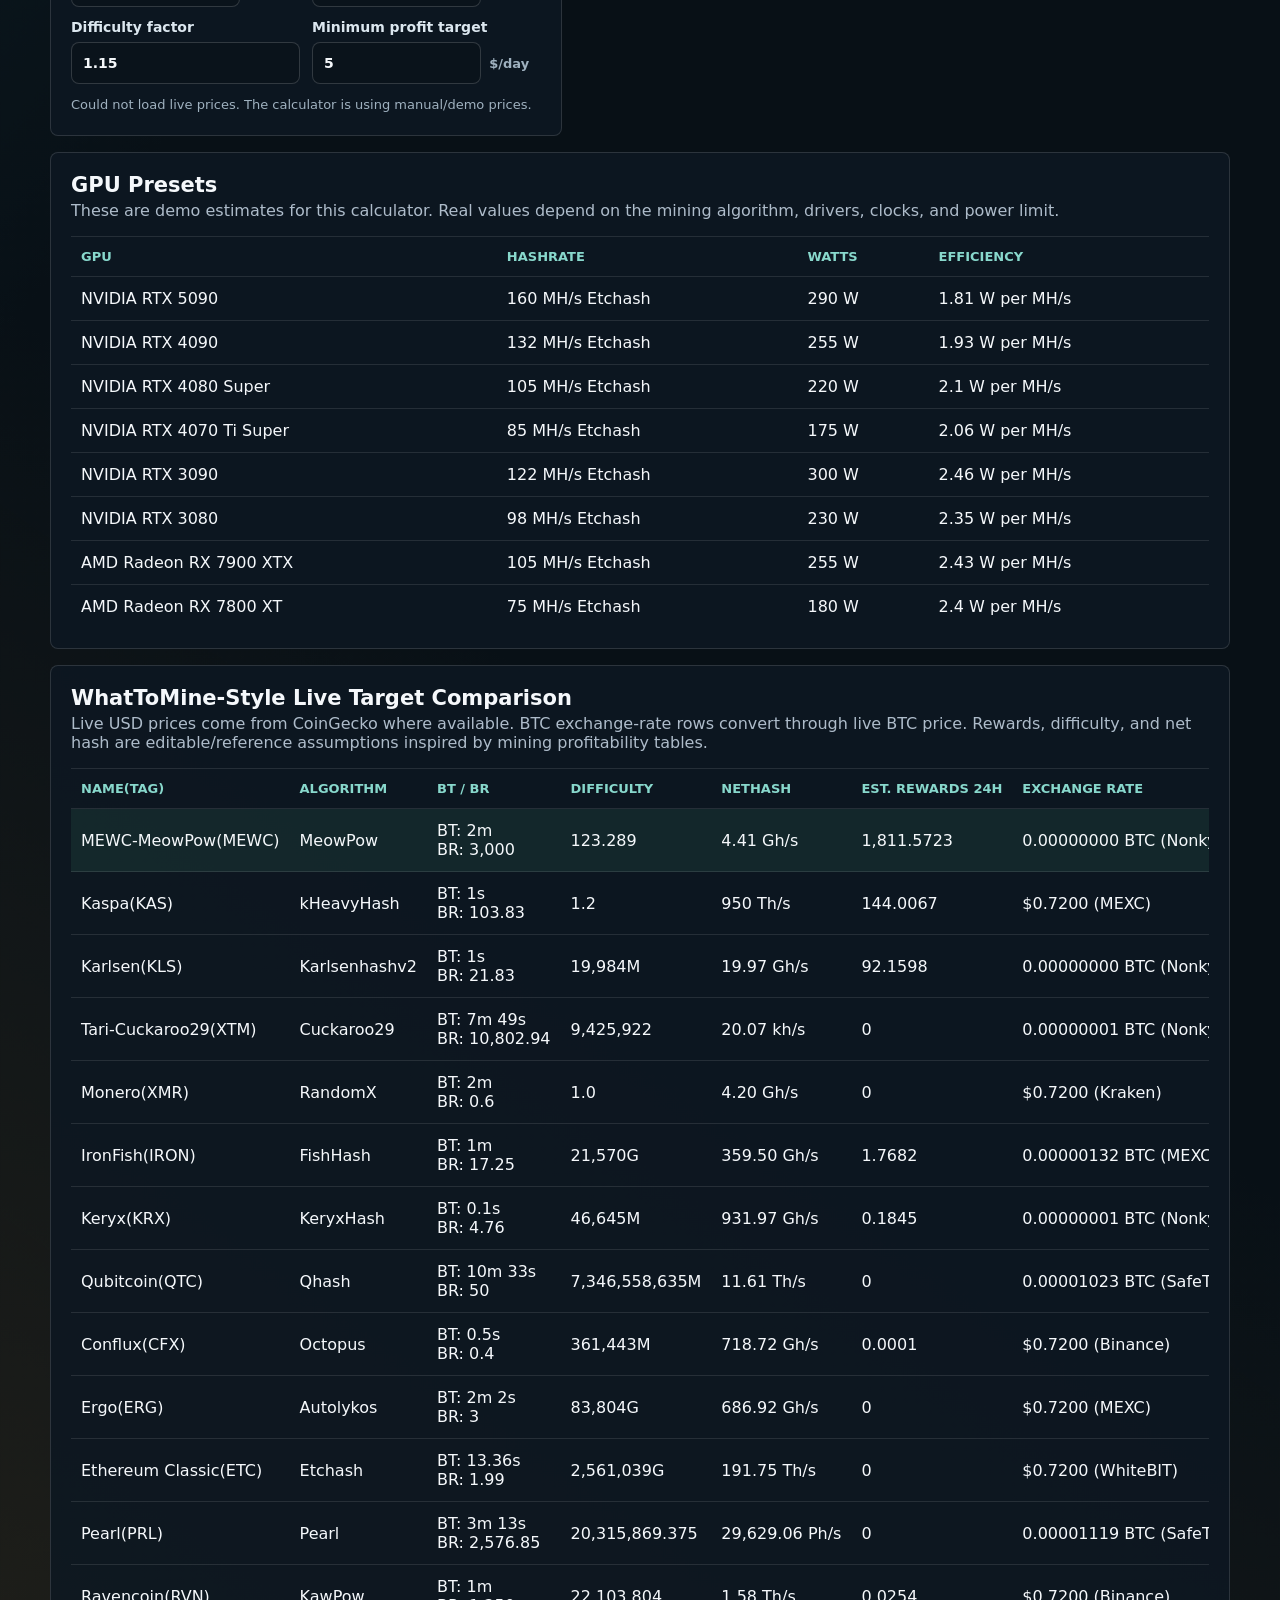
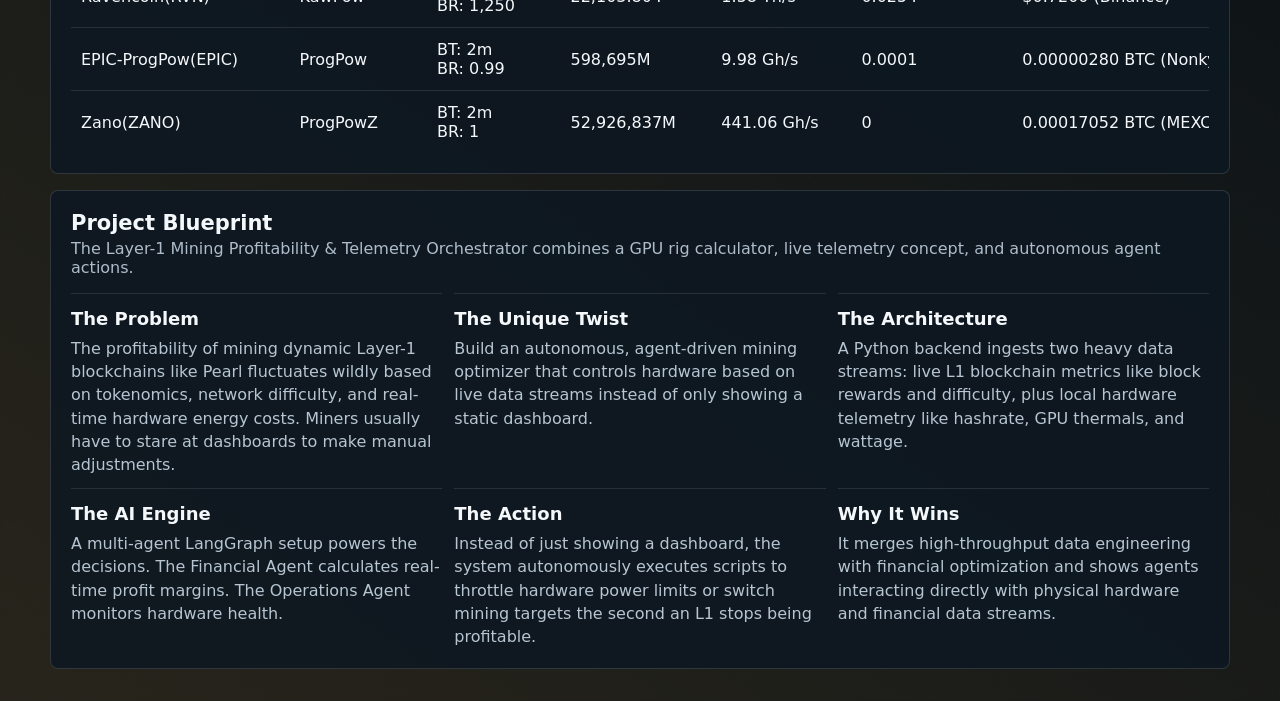
==== commit 4786e917: "Add algorithm-specific GPU mining profitability" ====
--- a/docs/index.html
+++ b/docs/index.html
@@ -19,10 +19,32 @@
           <p class="intro">Pick a GPU model, enter your rig size and electricity cost, then estimate profit and see what the autonomous agents would do.</p>
         </div>
         <div class="header-actions">
+          <span class="backend-badge">Orchestrator Backend: Simulated Demo Mode</span>
           <button id="refreshPricesButton" type="button">Refresh Prices</button>
           <button id="resetButton" type="button">Reset</button>
         </div>
       </header>
+
+      <section class="agent-top-grid">
+        <div class="panel decision">
+          <p class="label">Autonomous Agent Recommendation</p>
+          <h2 id="agentAction">Calculating...</h2>
+          <p id="agentReason">Waiting for your rig values.</p>
+        </div>
+
+        <section class="panel agent-console-panel top-console">
+          <div class="console-header">
+            <div>
+              <p class="label">Live Agent Action Log</p>
+              <h2>LangGraph Decision Stream</h2>
+            </div>
+            <span class="console-status"><span class="live-cursor"></span>SIMULATED</span>
+          </div>
+          <div class="agent-console" id="agentConsole" role="log" aria-live="polite">
+            <p class="console-line muted">Waiting for LangGraph agent events...</p>
+          </div>
+        </section>
+      </section>
 
       <section class="workspace">
         <form class="panel form-panel" id="rigForm">
@@ -168,11 +190,6 @@
         </form>
 
         <section class="results">
-          <div class="panel decision">
-            <p class="label">Autonomous Agent Recommendation</p>
-            <h2 id="agentAction">Calculating...</h2>
-            <p id="agentReason">Waiting for your rig values.</p>
-          </div>
           <div class="panel decision target-panel">
             <p class="label">Selected Mining Target</p>
             <h2 id="selectedTarget">Auto</h2>
@@ -228,39 +245,6 @@
             </dl>
           </div>
         </section>
-      </section>
-
-      <section class="panel story">
-        <div class="section-title">
-          <h2>Project Blueprint</h2>
-          <p>The Layer-1 Mining Profitability & Telemetry Orchestrator combines a GPU rig calculator, live telemetry concept, and autonomous agent actions.</p>
-        </div>
-        <div class="story-grid">
-          <article>
-            <h3>The Problem</h3>
-            <p>The profitability of mining dynamic Layer-1 blockchains like Pearl fluctuates wildly based on tokenomics, network difficulty, and real-time hardware energy costs. Miners usually have to stare at dashboards to make manual adjustments.</p>
-          </article>
-          <article>
-            <h3>The Unique Twist</h3>
-            <p>Build an autonomous, agent-driven mining optimizer that controls hardware based on live data streams instead of only showing a static dashboard.</p>
-          </article>
-          <article>
-            <h3>The Architecture</h3>
-            <p>A Python backend ingests two heavy data streams: live L1 blockchain metrics like block rewards and difficulty, plus local hardware telemetry like hashrate, GPU thermals, and wattage.</p>
-          </article>
-          <article>
-            <h3>The AI Engine</h3>
-            <p>A multi-agent LangGraph setup powers the decisions. The Financial Agent calculates real-time profit margins. The Operations Agent monitors hardware health.</p>
-          </article>
-          <article>
-            <h3>The Action</h3>
-            <p>Instead of just showing a dashboard, the system autonomously executes scripts to throttle hardware power limits or switch mining targets the second an L1 stops being profitable.</p>
-          </article>
-          <article>
-            <h3>Why It Wins</h3>
-            <p>It merges high-throughput data engineering with financial optimization and shows agents interacting directly with physical hardware and financial data streams.</p>
-          </article>
-        </div>
       </section>
 
       <section class="panel gpu-table-panel">
@@ -310,16 +294,36 @@
         </div>
       </section>
 
-      <section class="panel agent-console-panel">
-        <div class="console-header">
-          <div>
-            <p class="label">Live Agent Action Log</p>
-            <h2>LangGraph Decision Stream</h2>
-          </div>
-          <span class="console-status">SIMULATED</span>
-        </div>
-        <div class="agent-console" id="agentConsole" role="log" aria-live="polite">
-          <p class="console-line muted">Waiting for LangGraph agent events...</p>
+      <section class="panel story">
+        <div class="section-title">
+          <h2>Project Blueprint</h2>
+          <p>The Layer-1 Mining Profitability & Telemetry Orchestrator combines a GPU rig calculator, live telemetry concept, and autonomous agent actions.</p>
+        </div>
+        <div class="story-grid">
+          <article>
+            <h3>The Problem</h3>
+            <p>The profitability of mining dynamic Layer-1 blockchains like Pearl fluctuates wildly based on tokenomics, network difficulty, and real-time hardware energy costs. Miners usually have to stare at dashboards to make manual adjustments.</p>
+          </article>
+          <article>
+            <h3>The Unique Twist</h3>
+            <p>Build an autonomous, agent-driven mining optimizer that controls hardware based on live data streams instead of only showing a static dashboard.</p>
+          </article>
+          <article>
+            <h3>The Architecture</h3>
+            <p>A Python backend ingests two heavy data streams: live L1 blockchain metrics like block rewards and difficulty, plus local hardware telemetry like hashrate, GPU thermals, and wattage.</p>
+          </article>
+          <article>
+            <h3>The AI Engine</h3>
+            <p>A multi-agent LangGraph setup powers the decisions. The Financial Agent calculates real-time profit margins. The Operations Agent monitors hardware health.</p>
+          </article>
+          <article>
+            <h3>The Action</h3>
+            <p>Instead of just showing a dashboard, the system autonomously executes scripts to throttle hardware power limits or switch mining targets the second an L1 stops being profitable.</p>
+          </article>
+          <article>
+            <h3>Why It Wins</h3>
+            <p>It merges high-throughput data engineering with financial optimization and shows agents interacting directly with physical hardware and financial data streams.</p>
+          </article>
         </div>
       </section>
     </main>
--- a/docs/styles.css
+++ b/docs/styles.css
@@ -75,10 +75,27 @@
 }
 
 .header-actions {
+  align-items: flex-end;
   display: flex;
   gap: 10px;
   flex-wrap: wrap;
   justify-content: flex-end;
+}
+
+.backend-badge {
+  border: 1px solid rgba(255, 209, 115, 0.34);
+  border-radius: 999px;
+  color: #ffd173;
+  font-size: 12px;
+  font-weight: 900;
+  padding: 9px 12px;
+}
+
+.agent-top-grid {
+  display: grid;
+  grid-template-columns: minmax(320px, 0.95fr) minmax(360px, 1.05fr);
+  gap: 16px;
+  margin-bottom: 16px;
 }
 
 .eyebrow,
@@ -299,6 +316,10 @@
   padding: 20px;
 }
 
+.top-console {
+  margin-top: 0;
+}
+
 .console-header {
   align-items: center;
   display: flex;
@@ -312,12 +333,25 @@
 }
 
 .console-status {
+  align-items: center;
   border: 1px solid rgba(103, 239, 163, 0.32);
   border-radius: 999px;
   color: #67efa3;
+  display: inline-flex;
+  gap: 7px;
   font-size: 12px;
   font-weight: 900;
   padding: 6px 10px;
+}
+
+.live-cursor {
+  animation: pulseCursor 1.15s ease-in-out infinite;
+  background: #67efa3;
+  border-radius: 999px;
+  box-shadow: 0 0 14px rgba(103, 239, 163, 0.7);
+  display: inline-block;
+  height: 8px;
+  width: 8px;
 }
 
 .agent-console {
@@ -428,8 +462,21 @@
   background: rgba(103, 239, 163, 0.08);
 }
 
+@keyframes pulseCursor {
+  0%,
+  100% {
+    opacity: 0.35;
+    transform: scale(0.88);
+  }
+  50% {
+    opacity: 1;
+    transform: scale(1.18);
+  }
+}
+
 @media (max-width: 940px) {
   .workspace,
+  .agent-top-grid,
   .cards,
   .two,
   .story-grid {
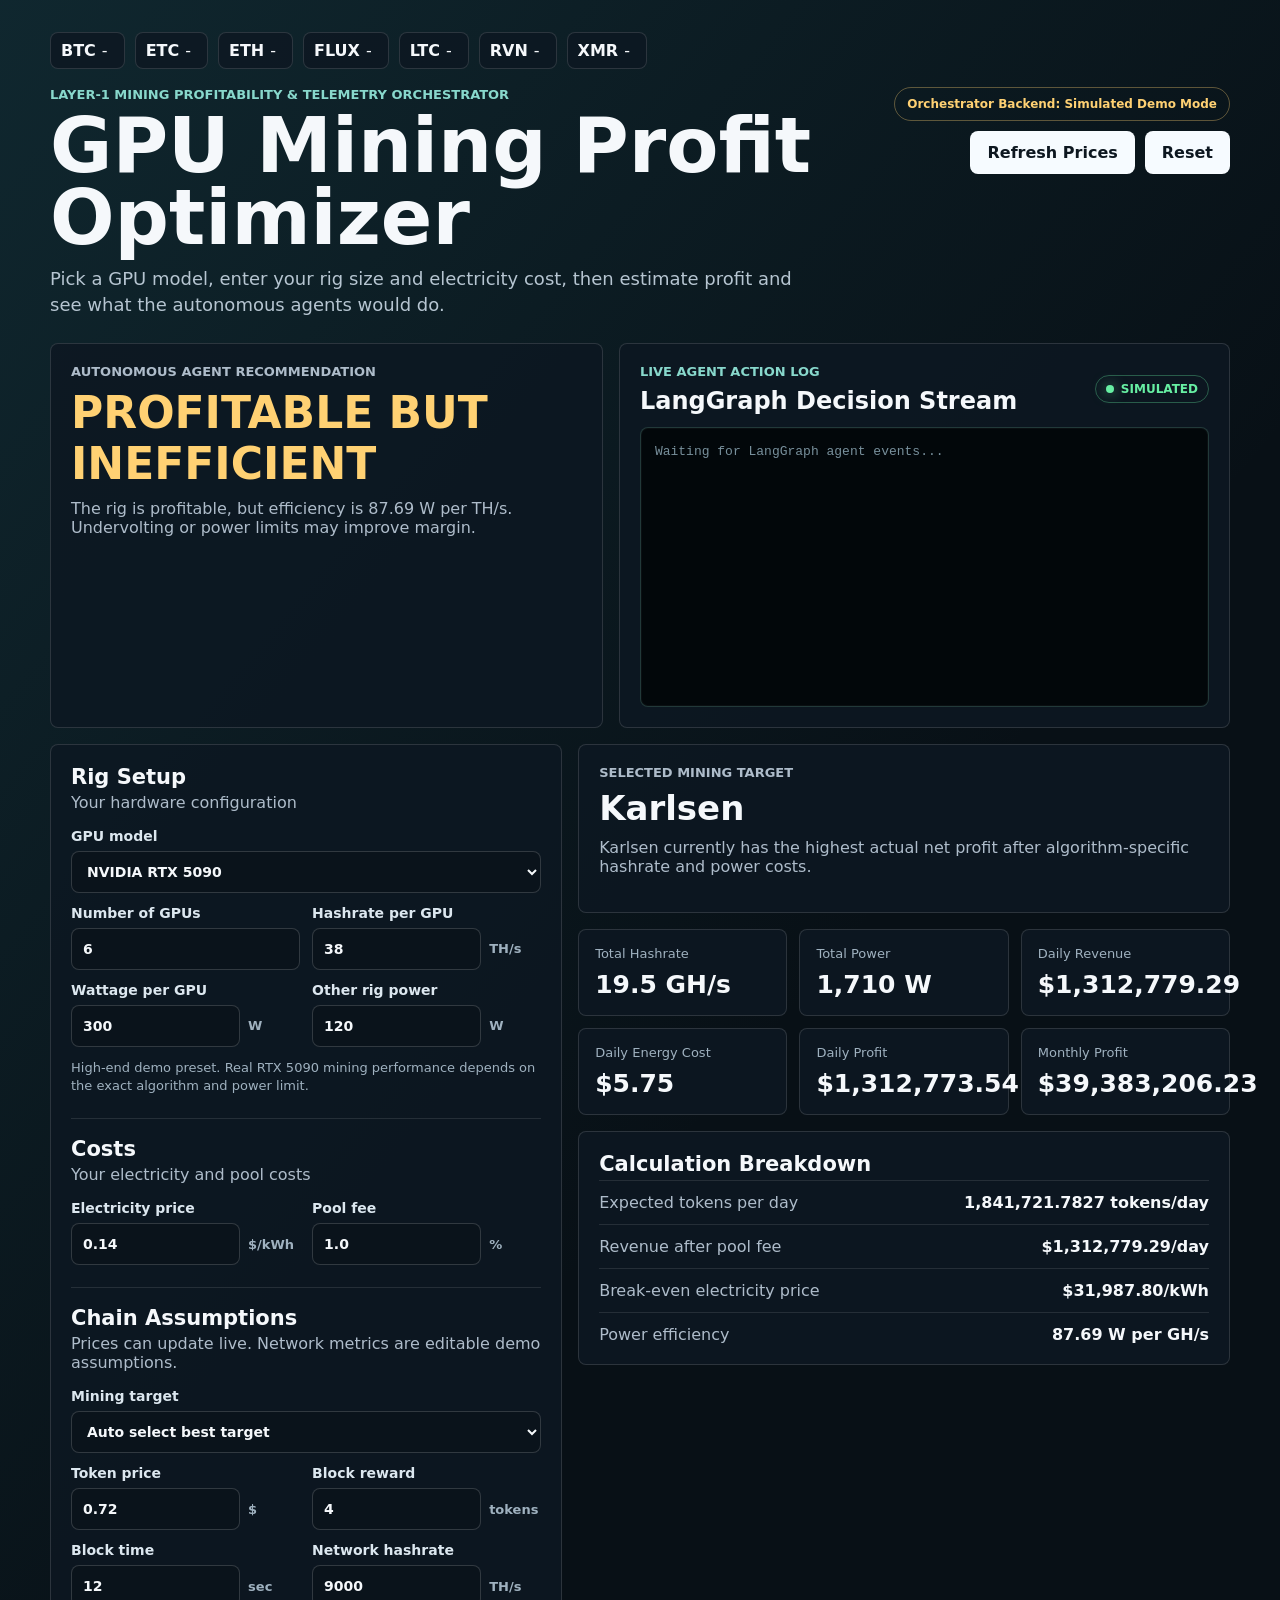
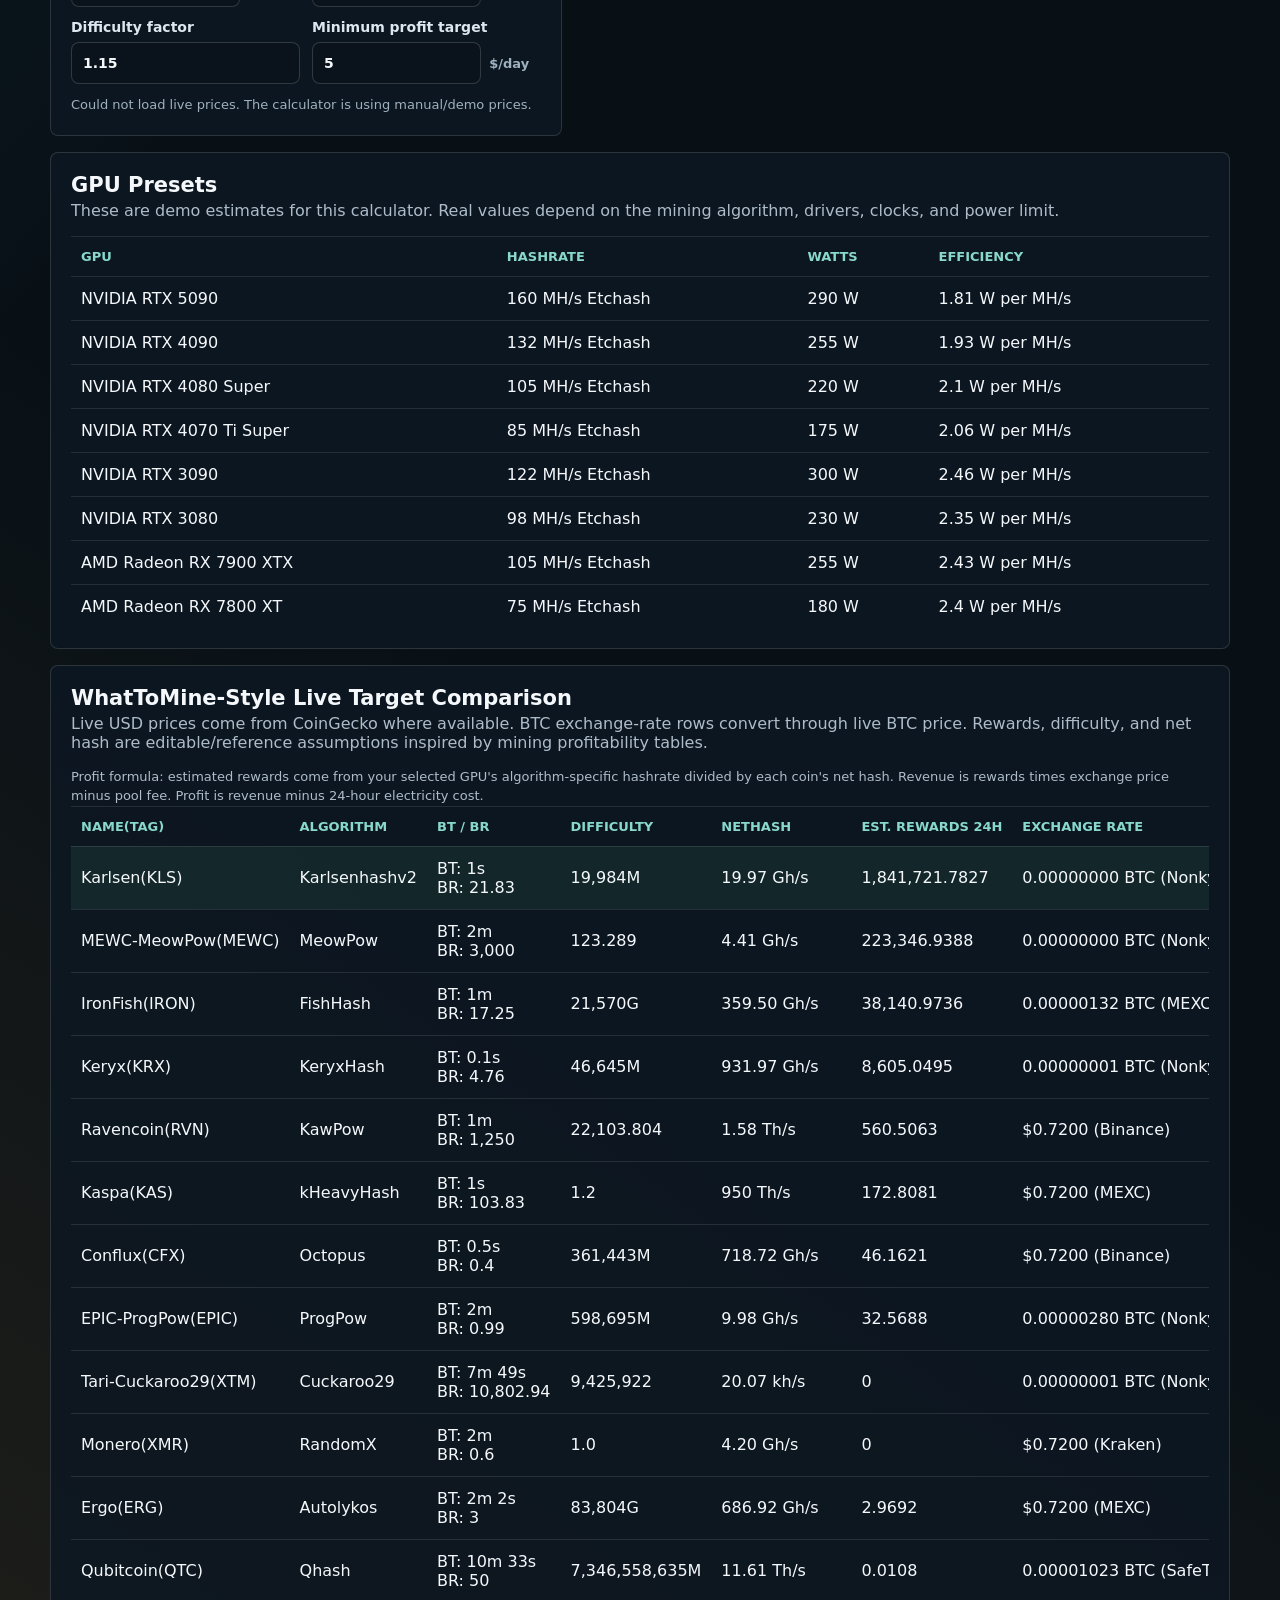
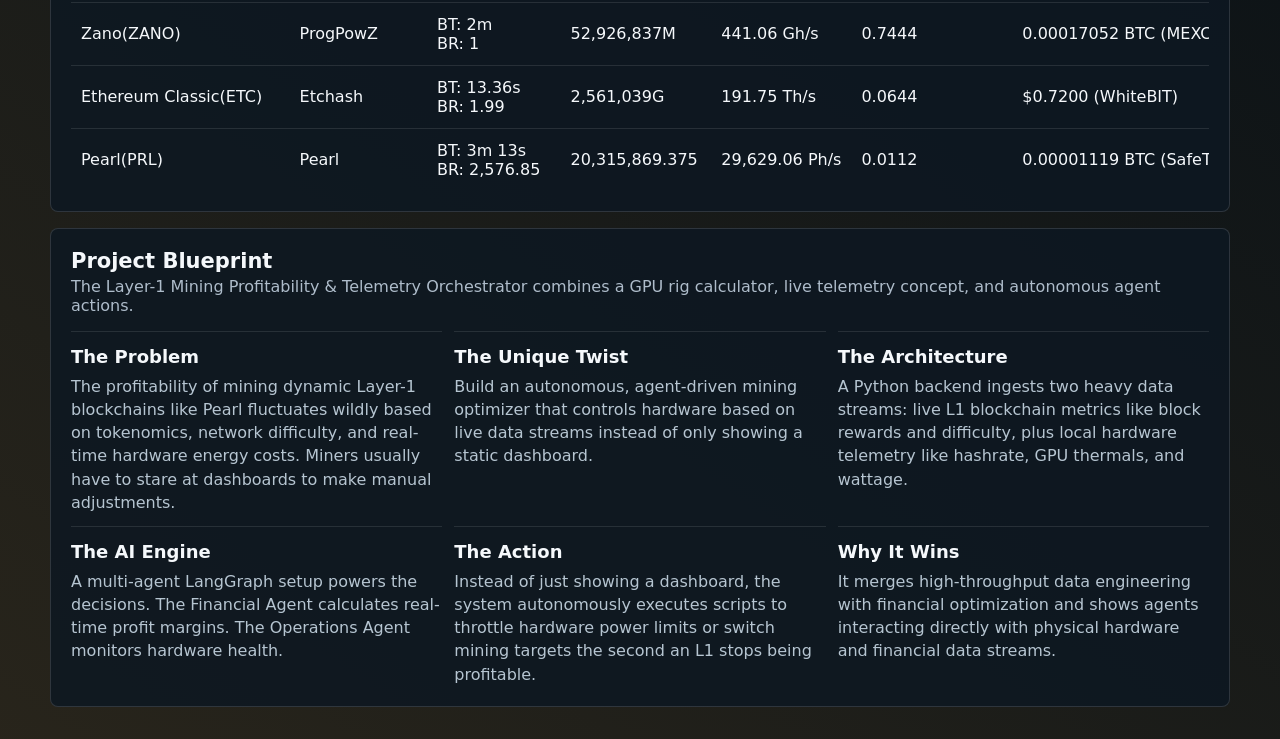
==== commit 1c1347dc: "Fix mining profitability calculation" ====
--- a/docs/index.html
+++ b/docs/index.html
@@ -271,6 +271,7 @@
         <div class="section-title">
           <h2>WhatToMine-Style Live Target Comparison</h2>
           <p>Live USD prices come from CoinGecko where available. BTC exchange-rate rows convert through live BTC price. Rewards, difficulty, and net hash are editable/reference assumptions inspired by mining profitability tables.</p>
+          <p class="formula-note">Profit formula: estimated rewards come from your selected GPU's algorithm-specific hashrate divided by each coin's net hash. Revenue is rewards times exchange price minus pool fee. Profit is revenue minus 24-hour electricity cost.</p>
         </div>
         <div class="table-wrap">
           <table>
--- a/docs/styles.css
+++ b/docs/styles.css
@@ -232,6 +232,13 @@
   font-size: 13px;
   line-height: 1.45;
   margin: 12px 0 0;
+}
+
+.formula-note {
+  color: #88d8cc;
+  font-size: 13px;
+  line-height: 1.45;
+  margin: 8px 0 0;
 }
 
 .results {
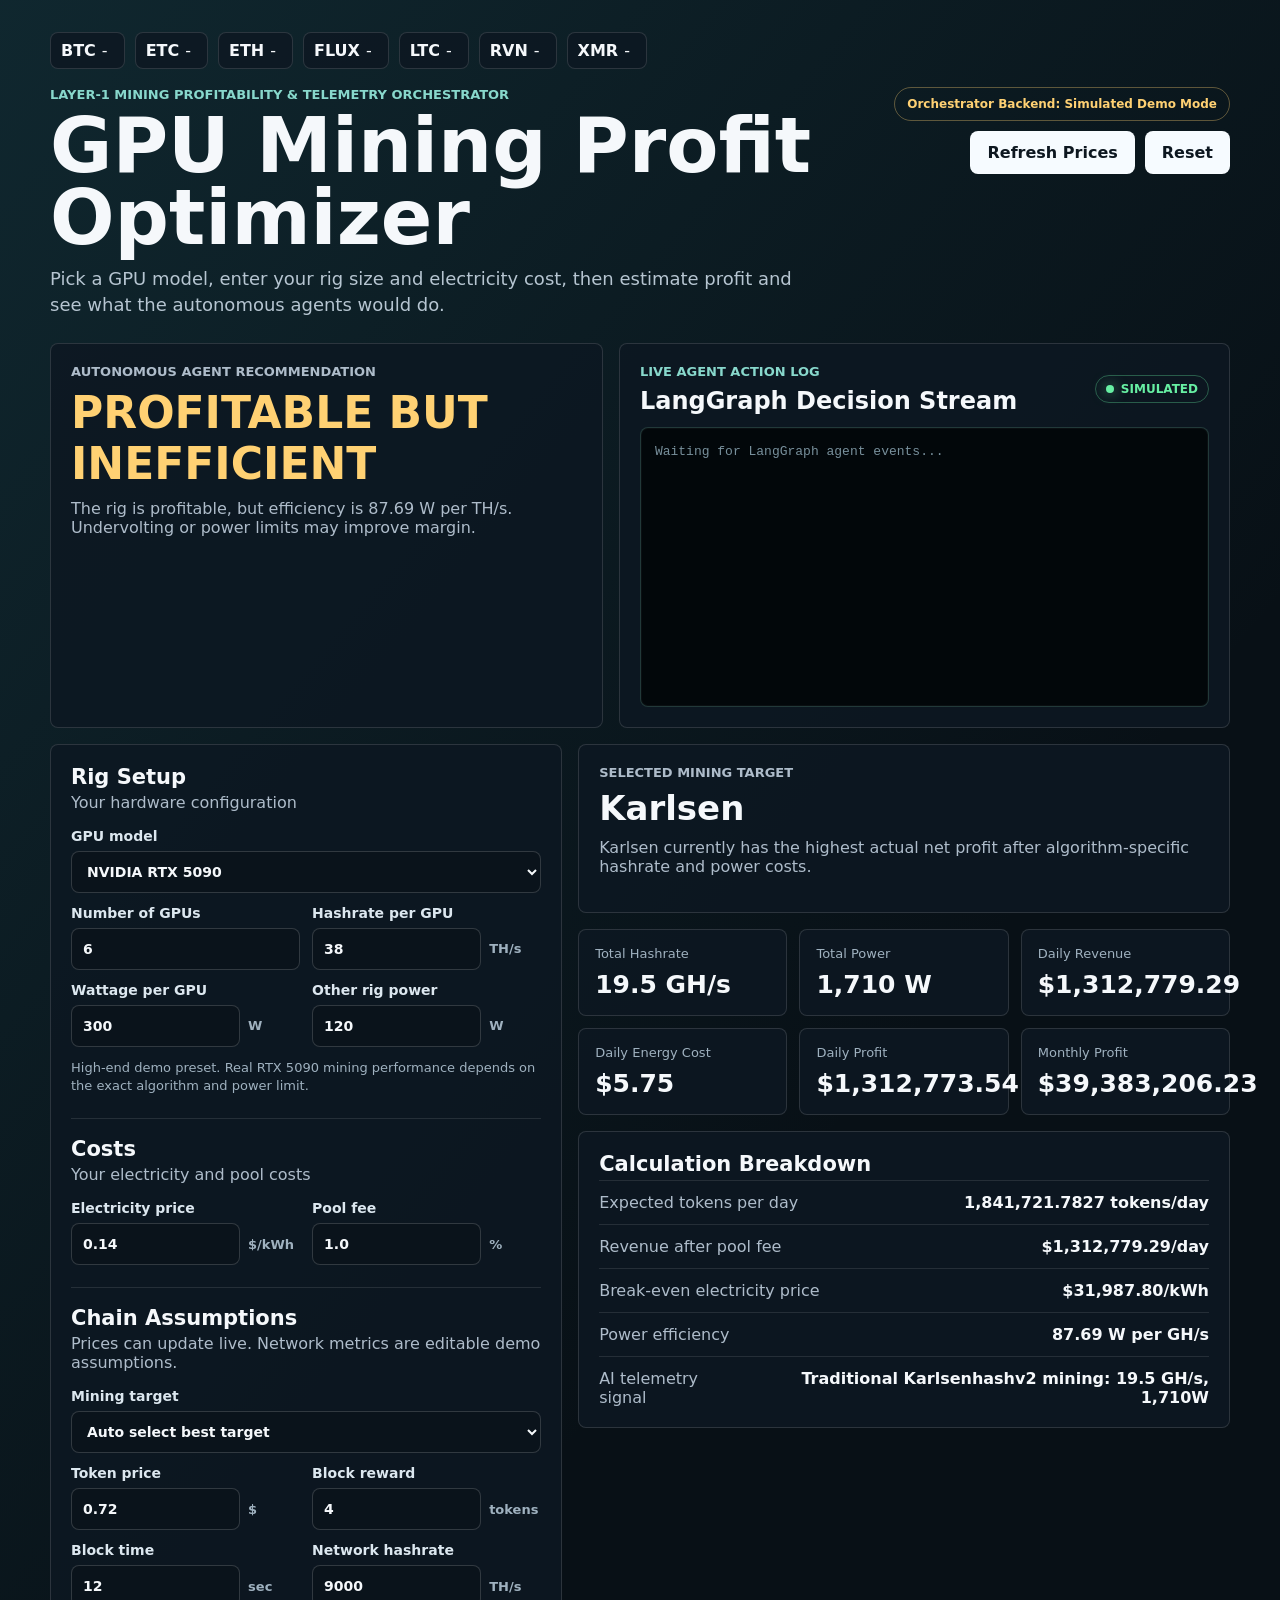
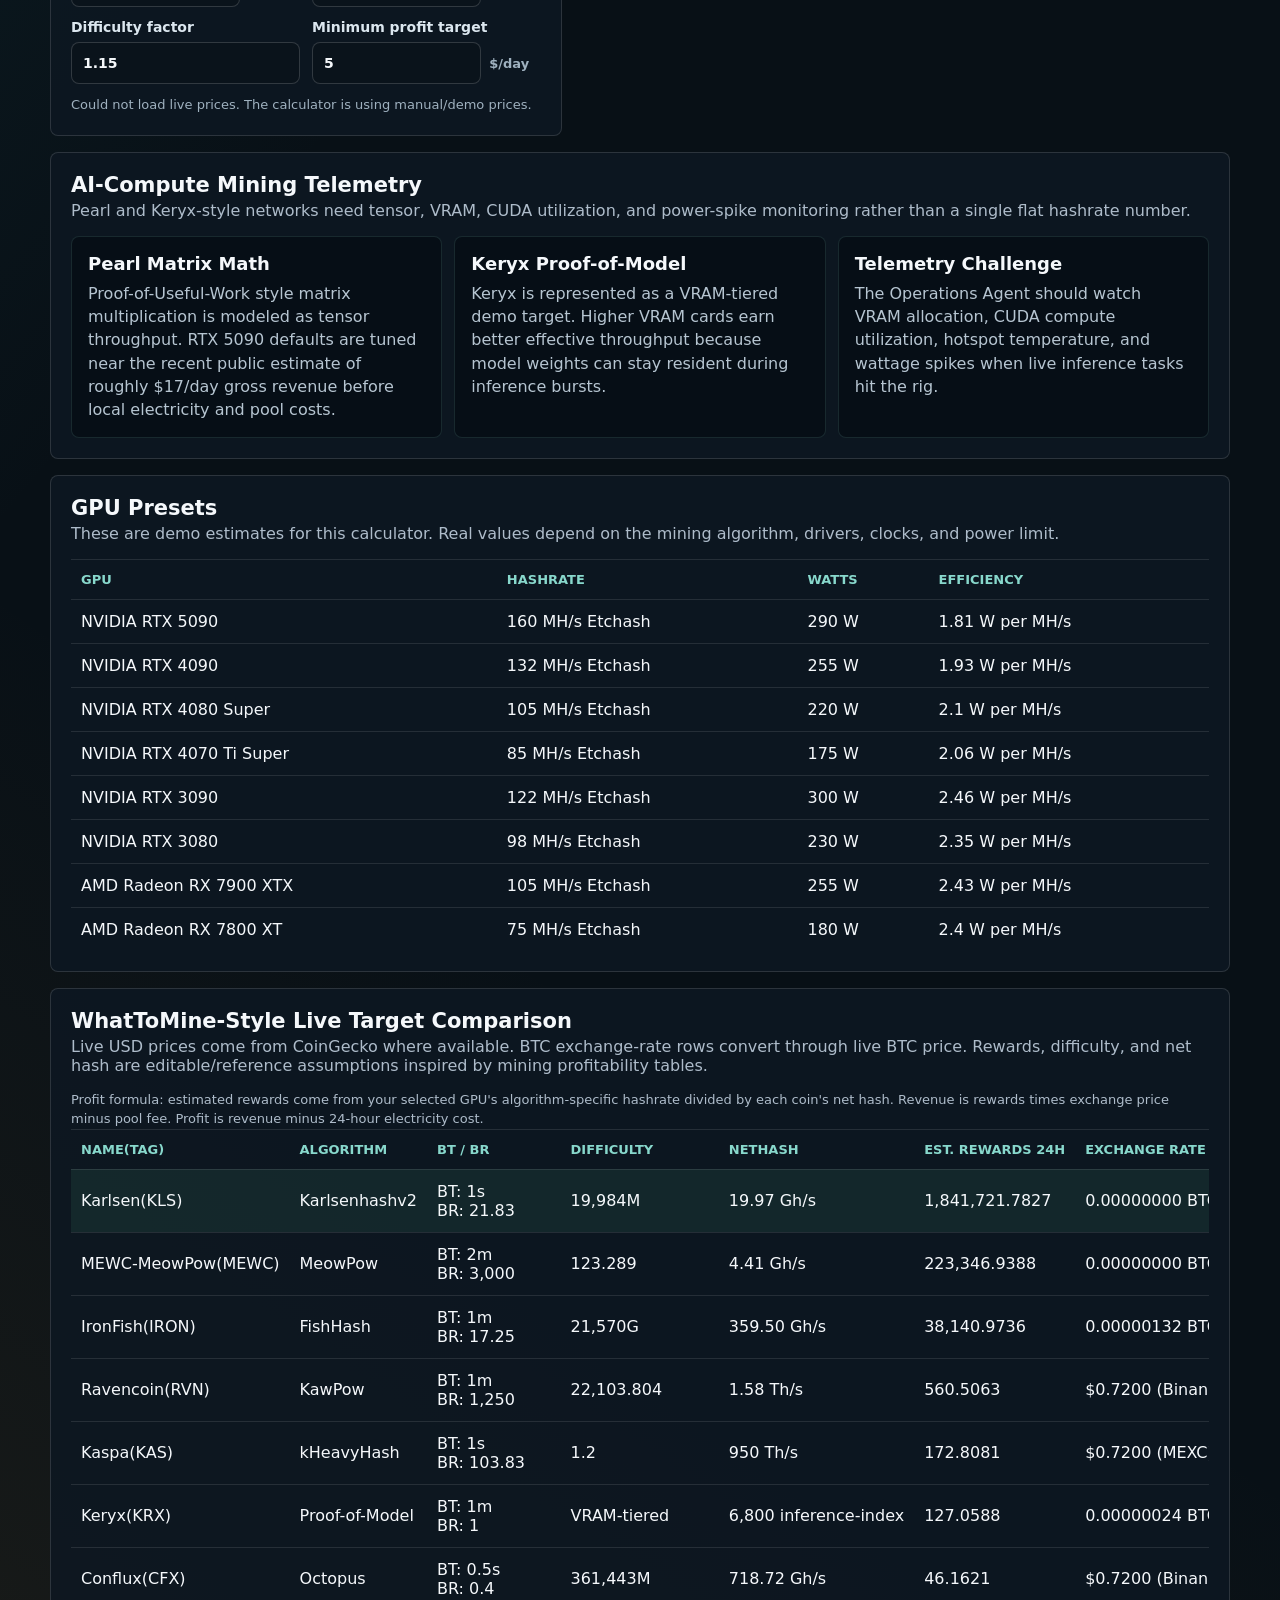
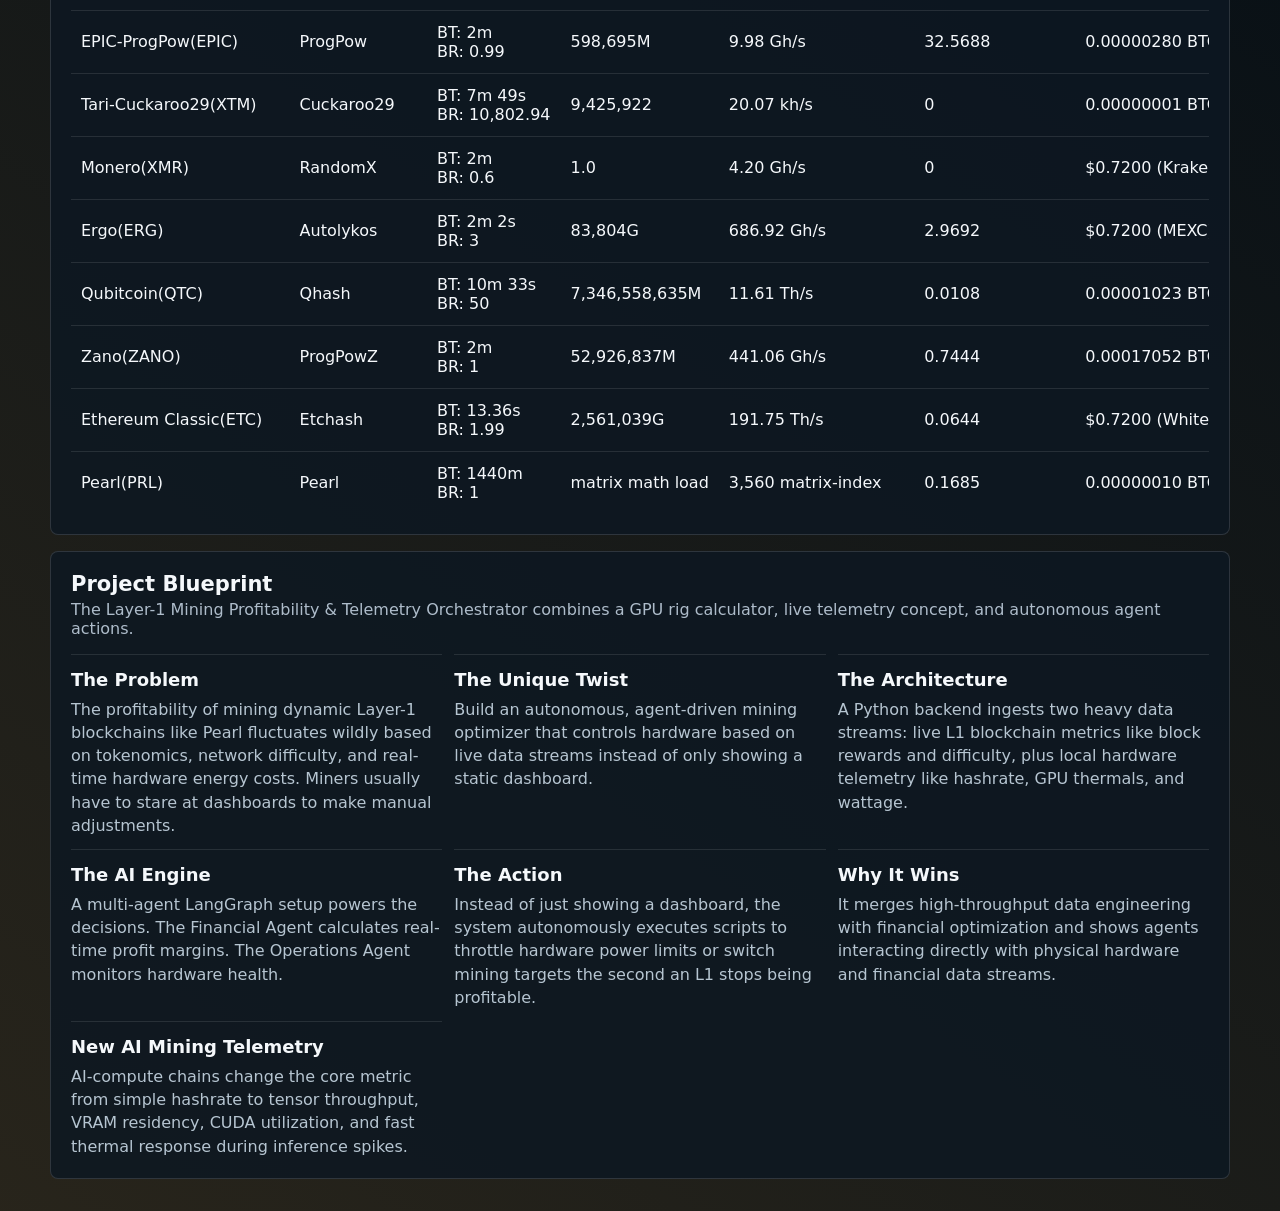
==== commit e152ec47: "Add AI compute telemetry for Pearl and Keryx" ====
--- a/docs/index.html
+++ b/docs/index.html
@@ -242,9 +242,34 @@
                 <dt>Power efficiency</dt>
                 <dd id="efficiency">0 W per TH/s</dd>
               </div>
+              <div>
+                <dt>AI telemetry signal</dt>
+                <dd id="aiTelemetrySignal">Traditional hash workload</dd>
+              </div>
             </dl>
           </div>
         </section>
+      </section>
+
+      <section class="panel ai-compute-panel">
+        <div class="section-title">
+          <h2>AI-Compute Mining Telemetry</h2>
+          <p>Pearl and Keryx-style networks need tensor, VRAM, CUDA utilization, and power-spike monitoring rather than a single flat hashrate number.</p>
+        </div>
+        <div class="ai-grid">
+          <article>
+            <h3>Pearl Matrix Math</h3>
+            <p>Proof-of-Useful-Work style matrix multiplication is modeled as tensor throughput. RTX 5090 defaults are tuned near the recent public estimate of roughly $17/day gross revenue before local electricity and pool costs.</p>
+          </article>
+          <article>
+            <h3>Keryx Proof-of-Model</h3>
+            <p>Keryx is represented as a VRAM-tiered demo target. Higher VRAM cards earn better effective throughput because model weights can stay resident during inference bursts.</p>
+          </article>
+          <article>
+            <h3>Telemetry Challenge</h3>
+            <p>The Operations Agent should watch VRAM allocation, CUDA compute utilization, hotspot temperature, and wattage spikes when live inference tasks hit the rig.</p>
+          </article>
+        </div>
       </section>
 
       <section class="panel gpu-table-panel">
@@ -325,6 +350,10 @@
             <h3>Why It Wins</h3>
             <p>It merges high-throughput data engineering with financial optimization and shows agents interacting directly with physical hardware and financial data streams.</p>
           </article>
+          <article>
+            <h3>New AI Mining Telemetry</h3>
+            <p>AI-compute chains change the core metric from simple hashrate to tensor throughput, VRAM residency, CUDA utilization, and fast thermal response during inference spikes.</p>
+          </article>
         </div>
       </section>
     </main>
--- a/docs/styles.css
+++ b/docs/styles.css
@@ -316,11 +316,36 @@
 }
 
 .story,
+.ai-compute-panel,
 .gpu-table-panel,
 .target-table-panel,
 .agent-console-panel {
   margin-top: 16px;
   padding: 20px;
+}
+
+.ai-grid {
+  display: grid;
+  grid-template-columns: repeat(3, minmax(0, 1fr));
+  gap: 12px;
+}
+
+.ai-grid article {
+  background: rgba(2, 7, 10, 0.42);
+  border: 1px solid rgba(136, 216, 204, 0.13);
+  border-radius: 8px;
+  padding: 16px;
+}
+
+.ai-grid h3 {
+  font-size: 18px;
+  margin-bottom: 8px;
+}
+
+.ai-grid p {
+  color: #b6c5d1;
+  line-height: 1.45;
+  margin-bottom: 0;
 }
 
 .top-console {
@@ -486,6 +511,7 @@
   .agent-top-grid,
   .cards,
   .two,
+  .ai-grid,
   .story-grid {
     grid-template-columns: 1fr;
   }
